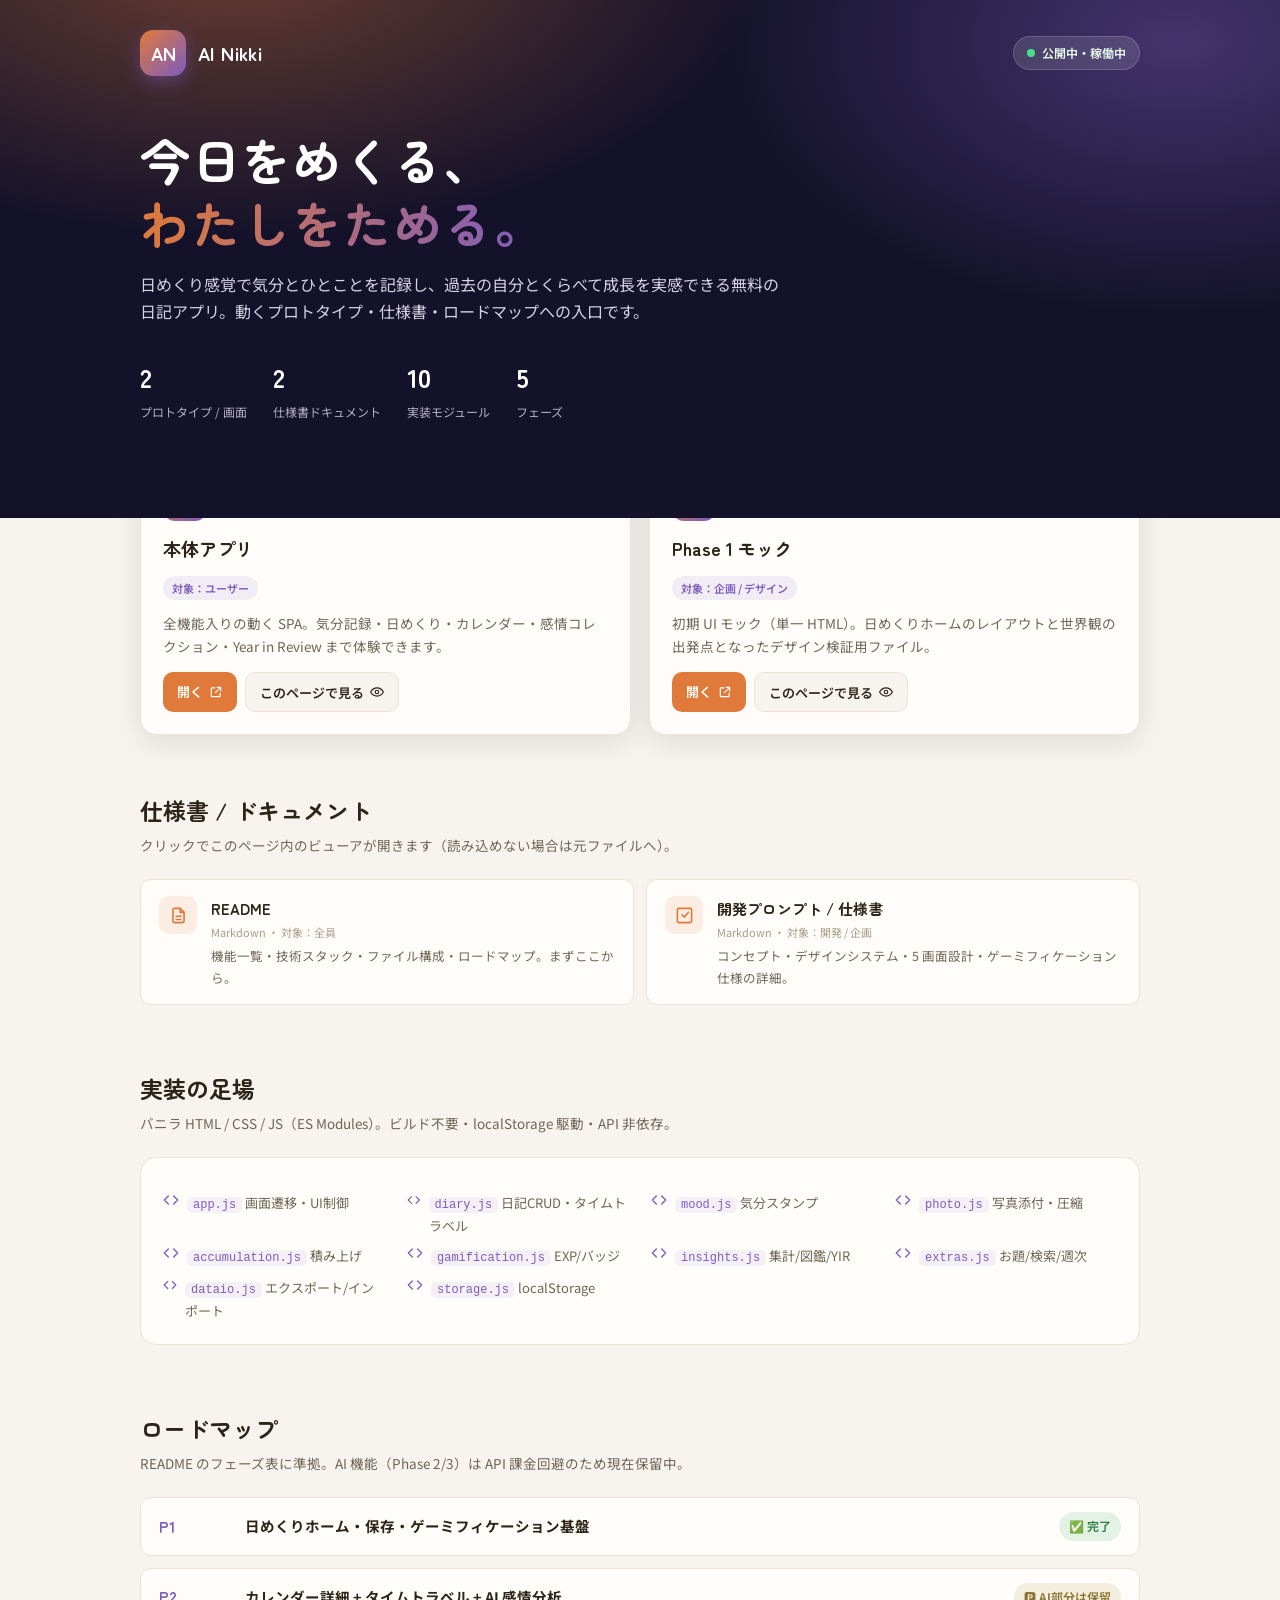
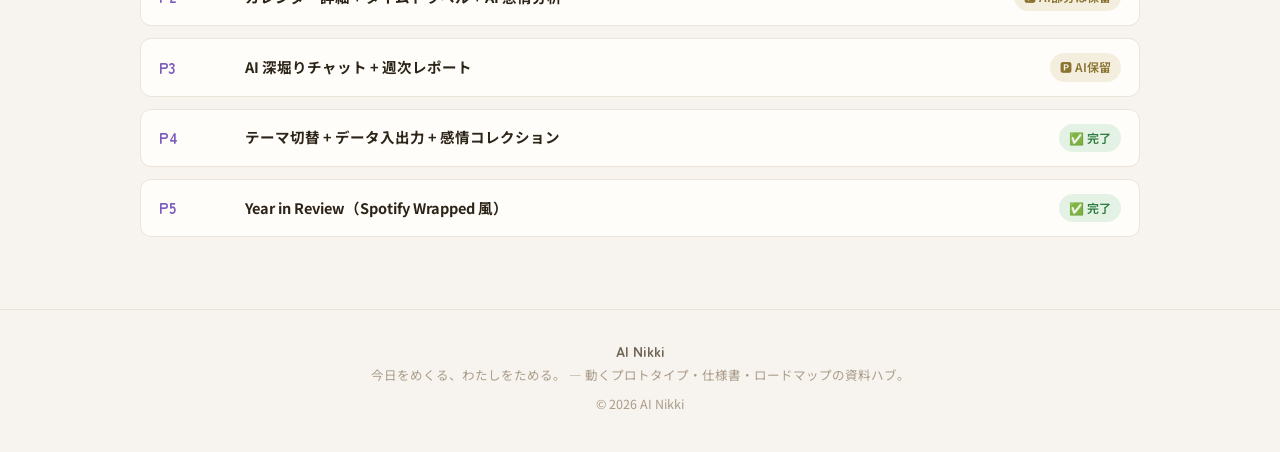
==== docs/index.html @ 3bba37a0 "docs: 資料ハブページ docs/index.html を追加 - プロジェクトに初めて触れる人が全資料へ到達できる単一の静的ハブ - ヒーロー（ダーク+放射グラデ）/ プロトタイプカード / 仕" ====
<!DOCTYPE html>
<html lang="ja">
<head>
<meta charset="UTF-8">
<meta name="viewport" content="width=device-width, initial-scale=1.0">
<title>AI Nikki — 資料ハブ</title>
<meta name="description" content="AI Nikki の動くプロトタイプ・仕様書・ロードマップを 1 ページに集約した資料ハブ。初めての人がここから全資料へ迷わず到達できます。">
<link rel="canonical" href="https://b-w-hiroki.github.io/ai-nikki/docs/">
<meta name="theme-color" content="#14122a">

<!-- OGP / Twitter -->
<meta property="og:type" content="website">
<meta property="og:title" content="AI Nikki — 資料ハブ">
<meta property="og:description" content="今日をめくる、わたしをためる。動くプロトタイプ・仕様書・ロードマップへの入口。">
<meta property="og:url" content="https://b-w-hiroki.github.io/ai-nikki/docs/">
<meta property="og:locale" content="ja_JP">
<meta name="twitter:card" content="summary">
<meta name="twitter:title" content="AI Nikki — 資料ハブ">
<meta name="twitter:description" content="今日をめくる、わたしをためる。動くプロトタイプ・仕様書・ロードマップへの入口。">

<!-- Web フォント（preconnect + display=swap、1 リクエストに集約） -->
<link rel="preconnect" href="https://fonts.googleapis.com">
<link rel="preconnect" href="https://fonts.gstatic.com" crossorigin>
<link href="https://fonts.googleapis.com/css2?family=Zen+Maru+Gothic:wght@500;700&family=Noto+Sans+JP:wght@400;500;700&display=swap" rel="stylesheet">

<style>
  :root {
    --accent: #e07a3a;
    --accent2: #7c5cbf;
    --bg-dark: #14122a;
    --bg: #f7f3ee;
    --bg-card: #fffdf9;
    --text: #2c2418;
    --text-sub: #6f6557;
    --text-hint: #a99c89;
    --line: #ece4d8;
    --radius: 16px;
    --radius-sm: 11px;
    --shadow-soft: 0 2px 14px rgba(20,18,42,0.06);
    --shadow-card: 0 8px 30px rgba(20,18,42,0.10);
    --shadow-float: 0 18px 50px rgba(20,18,42,0.28);
    --font-display: 'Zen Maru Gothic', sans-serif;
    --font-body: 'Noto Sans JP', sans-serif;
  }

  * , *::before, *::after { box-sizing: border-box; margin: 0; padding: 0; }
  html { font-size: 16px; scroll-behavior: smooth; }
  body {
    font-family: var(--font-body);
    background: var(--bg);
    color: var(--text);
    line-height: 1.7;
    -webkit-font-smoothing: antialiased;
  }
  a { color: inherit; }
  .wrap { width: 100%; max-width: 1040px; margin: 0 auto; padding: 0 20px; }

  /* ───── ヒーロー ───── */
  .hero {
    position: relative;
    background:
      radial-gradient(900px 480px at 18% -10%, rgba(224,122,58,0.42), transparent 60%),
      radial-gradient(760px 460px at 92% 8%, rgba(124,92,191,0.45), transparent 60%),
      var(--bg-dark);
    color: #fff;
    padding: 30px 0 96px;
    overflow: hidden;
  }
  .hero-top { display: flex; align-items: center; justify-content: space-between; gap: 12px; flex-wrap: wrap; }
  .brand { display: flex; align-items: center; gap: 12px; }
  .monogram {
    width: 46px; height: 46px; border-radius: 13px;
    display: grid; place-items: center;
    font-family: var(--font-display); font-weight: 700; font-size: 19px; color: #fff;
    background: linear-gradient(135deg, var(--accent), var(--accent2));
    box-shadow: 0 6px 18px rgba(124,92,191,0.45);
  }
  .brand-name { font-family: var(--font-display); font-weight: 700; font-size: 19px; letter-spacing: .02em; }
  .status-chip {
    display: inline-flex; align-items: center; gap: 7px;
    font-size: 12px; font-weight: 600;
    padding: 6px 13px; border-radius: 999px;
    background: rgba(255,255,255,0.12); color: #eafaf0;
    border: 1px solid rgba(255,255,255,0.16);
  }
  .status-dot {
    width: 8px; height: 8px; border-radius: 50%; background: #46e08a;
    box-shadow: 0 0 0 0 rgba(70,224,138,0.6); animation: pulse 2s infinite;
  }
  @keyframes pulse { 70% { box-shadow: 0 0 0 8px rgba(70,224,138,0); } 100% { box-shadow: 0 0 0 0 rgba(70,224,138,0); } }

  .hero-body { margin-top: 52px; max-width: 720px; }
  .tagline {
    font-family: var(--font-display); font-weight: 700;
    font-size: clamp(30px, 6vw, 50px); line-height: 1.25; letter-spacing: .01em;
  }
  .tagline .grad {
    background: linear-gradient(100deg, var(--accent), var(--accent2));
    -webkit-background-clip: text; background-clip: text; -webkit-text-fill-color: transparent;
  }
  .one-liner { margin-top: 18px; font-size: clamp(14px, 2.2vw, 16px); color: #d7d2e6; max-width: 640px; }

  .metrics { margin-top: 30px; display: flex; gap: 26px; flex-wrap: wrap; }
  .metric .num { font-family: var(--font-display); font-weight: 700; font-size: 26px; color: #fff; }
  .metric .lbl { font-size: 12px; color: #b3adc6; margin-top: 2px; }

  /* ───── カードグリッド（ヒーローに重ねる） ───── */
  .cards {
    margin-top: -64px;
    display: grid; gap: 18px;
    grid-template-columns: repeat(auto-fit, minmax(280px, 1fr));
  }
  .card {
    background: var(--bg-card); border-radius: var(--radius);
    box-shadow: var(--shadow-card); padding: 22px;
    display: flex; flex-direction: column; gap: 12px;
    border: 1px solid var(--line);
  }
  .card-ico {
    width: 44px; height: 44px; border-radius: 12px;
    display: grid; place-items: center; color: #fff;
    background: linear-gradient(135deg, var(--accent), var(--accent2));
  }
  .card-ico svg { width: 22px; height: 22px; }
  .card h3 { font-family: var(--font-display); font-size: 18px; font-weight: 700; }
  .card .aud {
    display: inline-block; font-size: 11px; font-weight: 600; color: var(--accent2);
    background: rgba(124,92,191,0.1); padding: 3px 9px; border-radius: 999px; align-self: flex-start;
  }
  .card p { font-size: 13.5px; color: var(--text-sub); flex: 1; }
  .card-actions { display: flex; gap: 8px; flex-wrap: wrap; margin-top: 2px; }
  .btn {
    display: inline-flex; align-items: center; gap: 6px;
    font-size: 13px; font-weight: 600; font-family: var(--font-body);
    padding: 9px 14px; border-radius: 10px; border: none; cursor: pointer;
    text-decoration: none; transition: transform .12s, background .15s;
  }
  .btn:active { transform: scale(.97); }
  .btn-primary { background: var(--accent); color: #fff; }
  .btn-primary:hover { background: var(--accent-dark, #c9692c); }
  .btn-ghost { background: var(--bg); color: var(--text); border: 1px solid var(--line); }
  .btn svg { width: 14px; height: 14px; }

  /* ───── セクション共通 ───── */
  section { padding: 56px 0 8px; }
  .sec-head { margin-bottom: 22px; }
  .sec-head h2 { font-family: var(--font-display); font-size: 23px; font-weight: 700; }
  .sec-head p { font-size: 13.5px; color: var(--text-sub); margin-top: 4px; }

  .doc-list { display: grid; gap: 12px; grid-template-columns: repeat(auto-fit, minmax(300px, 1fr)); }
  .doc-item {
    background: var(--bg-card); border: 1px solid var(--line); border-radius: var(--radius-sm);
    padding: 16px 18px; display: flex; gap: 14px; align-items: flex-start;
    cursor: pointer; transition: transform .12s, box-shadow .15s; text-align: left; width: 100%; font: inherit; color: inherit;
  }
  .doc-item:hover { transform: translateY(-2px); box-shadow: var(--shadow-soft); }
  .doc-item .di-ico { flex-shrink: 0; width: 38px; height: 38px; border-radius: 10px; display: grid; place-items: center; background: rgba(224,122,58,0.12); color: var(--accent); }
  .doc-item .di-ico svg { width: 19px; height: 19px; }
  .doc-item h4 { font-size: 15px; font-weight: 700; font-family: var(--font-display); }
  .doc-item .di-meta { font-size: 11px; color: var(--text-hint); margin: 1px 0 4px; }
  .doc-item p { font-size: 12.5px; color: var(--text-sub); }

  /* ───── 実装の足場 ───── */
  .impl { background: var(--bg-card); border: 1px solid var(--line); border-radius: var(--radius); padding: 22px; }
  .impl-grid { display: grid; gap: 8px 22px; grid-template-columns: repeat(auto-fit, minmax(220px, 1fr)); margin-top: 12px; }
  .impl-grid li { list-style: none; font-size: 13px; color: var(--text-sub); display: flex; gap: 8px; }
  .impl-grid code { font-family: ui-monospace, Menlo, Consolas, monospace; font-size: 12px; color: var(--accent2); background: rgba(124,92,191,0.08); padding: 1px 6px; border-radius: 5px; }

  /* ───── ロードマップ ───── */
  .timeline { display: grid; gap: 12px; }
  .phase {
    display: grid; grid-template-columns: 72px 1fr auto; align-items: center; gap: 14px;
    background: var(--bg-card); border: 1px solid var(--line); border-radius: var(--radius-sm); padding: 14px 18px;
  }
  .phase-no { font-family: var(--font-display); font-weight: 700; font-size: 15px; color: var(--accent2); }
  .phase-body h4 { font-size: 14.5px; font-weight: 700; }
  .phase-status { font-size: 12px; font-weight: 600; padding: 4px 10px; border-radius: 999px; white-space: nowrap; }
  .st-done { background: rgba(70,180,110,0.15); color: #2c7a3c; }
  .st-hold { background: rgba(180,160,80,0.16); color: #8a7330; }

  /* ───── フッター ───── */
  footer { margin-top: 64px; padding: 30px 0 40px; border-top: 1px solid var(--line); color: var(--text-hint); font-size: 12.5px; text-align: center; }
  footer .f-brand { font-family: var(--font-display); font-weight: 700; color: var(--text-sub); font-size: 14px; }

  /* ───── モーダル（MD / スライドビューア共通） ───── */
  .modal { position: fixed; inset: 0; z-index: 100; display: none; align-items: center; justify-content: center; padding: 20px; background: rgba(14,16,21,0.62); backdrop-filter: blur(3px); }
  .modal.show { display: flex; }
  .modal-box { position: relative; width: 100%; max-width: 800px; max-height: 88vh; background: var(--bg-card); border-radius: var(--radius); box-shadow: var(--shadow-float); display: flex; flex-direction: column; overflow: hidden; }
  .modal-head { display: flex; align-items: center; justify-content: space-between; gap: 10px; padding: 14px 18px; border-bottom: 1px solid var(--line); }
  .modal-head h3 { font-family: var(--font-display); font-size: 16px; font-weight: 700; }
  .modal-head .mh-actions { display: flex; align-items: center; gap: 8px; }
  .modal-close, .src-link { background: var(--bg); border: 1px solid var(--line); border-radius: 9px; padding: 7px 11px; font-size: 12.5px; font-weight: 600; cursor: pointer; color: var(--text); text-decoration: none; display: inline-flex; align-items: center; gap: 5px; }
  .modal-body { padding: 22px 24px; overflow: auto; }

  /* Markdown レンダリング */
  .md h1 { font-family: var(--font-display); font-size: 24px; margin: 6px 0 14px; }
  .md h2 { font-family: var(--font-display); font-size: 19px; margin: 22px 0 10px; padding-bottom: 5px; border-bottom: 1px solid var(--line); }
  .md h3 { font-family: var(--font-display); font-size: 16px; margin: 18px 0 8px; }
  .md p { margin: 10px 0; font-size: 14px; }
  .md ul, .md ol { margin: 10px 0 10px 22px; font-size: 14px; }
  .md li { margin: 4px 0; }
  .md code { font-family: ui-monospace, Menlo, monospace; font-size: 12.5px; background: rgba(124,92,191,0.1); padding: 1px 6px; border-radius: 5px; }
  .md pre { background: #f3eee4; border: 1px solid var(--line); border-radius: 10px; padding: 14px; overflow: auto; margin: 12px 0; }
  .md pre code { background: none; padding: 0; }
  .md table { border-collapse: collapse; width: 100%; margin: 12px 0; font-size: 13px; }
  .md th, .md td { border: 1px solid var(--line); padding: 7px 11px; text-align: left; }
  .md th { background: rgba(224,122,58,0.08); font-family: var(--font-display); }
  .md blockquote { border-left: 3px solid var(--accent); padding: 4px 14px; margin: 12px 0; color: var(--text-sub); background: rgba(224,122,58,0.05); }
  .md a { color: var(--accent2); text-decoration: underline; }
  .md hr { border: none; border-top: 1px solid var(--line); margin: 18px 0; }

  /* スライドビューア */
  .slide-stage { position: relative; display: flex; align-items: center; justify-content: center; min-height: 50vh; background: var(--bg-dark); }
  .slide-stage img { max-width: 100%; max-height: 70vh; display: block; }
  .slide-nav { position: absolute; top: 50%; transform: translateY(-50%); width: 42px; height: 42px; border-radius: 50%; border: none; background: rgba(255,255,255,0.85); cursor: pointer; font-size: 22px; display: grid; place-items: center; }
  .slide-prev { left: 12px; } .slide-next { right: 12px; }
  .slide-nav:disabled { opacity: .35; cursor: default; }
  .slide-foot { display: flex; align-items: center; justify-content: center; gap: 14px; padding: 12px; }
  .slide-dots { display: flex; gap: 6px; }
  .slide-dot { width: 8px; height: 8px; border-radius: 50%; background: var(--line); }
  .slide-dot.active { background: var(--accent); width: 20px; border-radius: 4px; }
  .slide-count { font-size: 12px; color: var(--text-sub); }

  .iframe-wrap { background: var(--bg-dark); }
  .iframe-wrap iframe { width: 100%; height: 72vh; border: none; display: block; }

  :focus-visible { outline: 2px solid var(--accent2); outline-offset: 2px; }

  @media (max-width: 560px) {
    .phase { grid-template-columns: 54px 1fr; }
    .phase-status { grid-column: 2; justify-self: start; margin-top: 4px; }
    .hero-body { margin-top: 34px; }
    .cards { margin-top: -48px; }
  }
  @media (prefers-reduced-motion: reduce) {
    * { animation: none !important; transition: none !important; scroll-behavior: auto; }
  }
</style>
</head>
<body>

<!-- SVG シンボル定義 -->
<svg width="0" height="0" style="position:absolute" aria-hidden="true">
  <symbol id="i-play" viewBox="0 0 24 24" fill="none" stroke="currentColor" stroke-width="2" stroke-linecap="round" stroke-linejoin="round"><polygon points="6 4 20 12 6 20 6 4"/></symbol>
  <symbol id="i-layout" viewBox="0 0 24 24" fill="none" stroke="currentColor" stroke-width="2" stroke-linecap="round" stroke-linejoin="round"><rect x="3" y="3" width="18" height="18" rx="2"/><path d="M3 9h18M9 21V9"/></symbol>
  <symbol id="i-doc" viewBox="0 0 24 24" fill="none" stroke="currentColor" stroke-width="2" stroke-linecap="round" stroke-linejoin="round"><path d="M14 3H7a2 2 0 0 0-2 2v14a2 2 0 0 0 2 2h10a2 2 0 0 0 2-2V8z"/><path d="M14 3v5h5M9 13h6M9 17h6"/></symbol>
  <symbol id="i-spec" viewBox="0 0 24 24" fill="none" stroke="currentColor" stroke-width="2" stroke-linecap="round" stroke-linejoin="round"><path d="M9 11l3 3 5-6"/><rect x="3" y="3" width="18" height="18" rx="2"/></symbol>
  <symbol id="i-ext" viewBox="0 0 24 24" fill="none" stroke="currentColor" stroke-width="2" stroke-linecap="round" stroke-linejoin="round"><path d="M14 4h6v6M20 4l-9 9M19 14v5a1 1 0 0 1-1 1H5a1 1 0 0 1-1-1V6a1 1 0 0 1 1-1h5"/></symbol>
  <symbol id="i-eye" viewBox="0 0 24 24" fill="none" stroke="currentColor" stroke-width="2" stroke-linecap="round" stroke-linejoin="round"><path d="M1 12s4-7 11-7 11 7 11 7-4 7-11 7-11-7-11-7Z"/><circle cx="12" cy="12" r="3"/></symbol>
  <symbol id="i-code" viewBox="0 0 24 24" fill="none" stroke="currentColor" stroke-width="2" stroke-linecap="round" stroke-linejoin="round"><path d="M16 18l6-6-6-6M8 6l-6 6 6 6"/></symbol>
</svg>

<!-- ══════ ヒーロー ══════ -->
<header class="hero">
  <div class="wrap">
    <div class="hero-top">
      <div class="brand">
        <div class="monogram" aria-hidden="true">AN</div>
        <span class="brand-name">AI Nikki</span>
      </div>
      <span class="status-chip"><span class="status-dot" aria-hidden="true"></span>公開中・稼働中</span>
    </div>

    <div class="hero-body">
      <h1 class="tagline">今日をめくる、<br><span class="grad">わたしをためる。</span></h1>
      <p class="one-liner">日めくり感覚で気分とひとことを記録し、過去の自分とくらべて成長を実感できる無料の日記アプリ。動くプロトタイプ・仕様書・ロードマップへの入口です。</p>

      <div class="metrics">
        <div class="metric"><div class="num">2</div><div class="lbl">プロトタイプ / 画面</div></div>
        <div class="metric"><div class="num">2</div><div class="lbl">仕様書ドキュメント</div></div>
        <div class="metric"><div class="num">10</div><div class="lbl">実装モジュール</div></div>
        <div class="metric"><div class="num">5</div><div class="lbl">フェーズ</div></div>
      </div>
    </div>
  </div>
</header>

<main class="wrap">

  <!-- ══════ カードグリッド（プロトタイプ/画面） ══════ -->
  <div class="cards" id="cards">
    <article class="card">
      <div class="card-ico"><svg><use href="#i-play"/></svg></div>
      <h3>本体アプリ</h3>
      <span class="aud">対象：ユーザー</span>
      <p>全機能入りの動く SPA。気分記録・日めくり・カレンダー・感情コレクション・Year in Review まで体験できます。</p>
      <div class="card-actions">
        <a class="btn btn-primary" href="../app.html" target="_blank" rel="noopener">開く <svg><use href="#i-ext"/></svg></a>
        <button class="btn btn-ghost" data-view="iframe" data-src="../app.html" data-title="本体アプリ">このページで見る <svg><use href="#i-eye"/></svg></button>
      </div>
    </article>

    <article class="card">
      <div class="card-ico"><svg><use href="#i-layout"/></svg></div>
      <h3>Phase 1 モック</h3>
      <span class="aud">対象：企画 / デザイン</span>
      <p>初期 UI モック（単一 HTML）。日めくりホームのレイアウトと世界観の出発点となったデザイン検証用ファイル。</p>
      <div class="card-actions">
        <a class="btn btn-primary" href="../ai-nikki-phase1-mock.html" target="_blank" rel="noopener">開く <svg><use href="#i-ext"/></svg></a>
        <button class="btn btn-ghost" data-view="iframe" data-src="../ai-nikki-phase1-mock.html" data-title="Phase 1 モック">このページで見る <svg><use href="#i-eye"/></svg></button>
      </div>
    </article>
  </div>

  <!-- ══════ 仕様書 / ドキュメント ══════ -->
  <section id="docs">
    <div class="sec-head">
      <h2>仕様書 / ドキュメント</h2>
      <p>クリックでこのページ内のビューアが開きます（読み込めない場合は元ファイルへ）。</p>
    </div>
    <div class="doc-list">
      <button class="doc-item" data-view="md" data-src="../README.md" data-title="README — プロジェクト概要">
        <span class="di-ico"><svg><use href="#i-doc"/></svg></span>
        <span>
          <h4>README</h4>
          <div class="di-meta">Markdown ・ 対象：全員</div>
          <p>機能一覧・技術スタック・ファイル構成・ロードマップ。まずここから。</p>
        </span>
      </button>

      <button class="doc-item" data-view="md" data-src="../AI-NIKKI-CURSOR-PROMPT.md" data-title="開発プロンプト / 仕様書">
        <span class="di-ico"><svg><use href="#i-spec"/></svg></span>
        <span>
          <h4>開発プロンプト / 仕様書</h4>
          <div class="di-meta">Markdown ・ 対象：開発 / 企画</div>
          <p>コンセプト・デザインシステム・5 画面設計・ゲーミフィケーション仕様の詳細。</p>
        </span>
      </button>
    </div>
  </section>

  <!-- ══════ 実装の足場 ══════ -->
  <section id="impl">
    <div class="sec-head">
      <h2>実装の足場</h2>
      <p>バニラ HTML / CSS / JS（ES Modules）。ビルド不要・localStorage 駆動・API 非依存。</p>
    </div>
    <div class="impl">
      <ul class="impl-grid">
        <li><svg width="16" height="16" style="color:var(--accent2)"><use href="#i-code"/></svg><span><code>app.js</code> 画面遷移・UI制御</span></li>
        <li><svg width="16" height="16" style="color:var(--accent2)"><use href="#i-code"/></svg><span><code>diary.js</code> 日記CRUD・タイムトラベル</span></li>
        <li><svg width="16" height="16" style="color:var(--accent2)"><use href="#i-code"/></svg><span><code>mood.js</code> 気分スタンプ</span></li>
        <li><svg width="16" height="16" style="color:var(--accent2)"><use href="#i-code"/></svg><span><code>photo.js</code> 写真添付・圧縮</span></li>
        <li><svg width="16" height="16" style="color:var(--accent2)"><use href="#i-code"/></svg><span><code>accumulation.js</code> 積み上げ</span></li>
        <li><svg width="16" height="16" style="color:var(--accent2)"><use href="#i-code"/></svg><span><code>gamification.js</code> EXP/バッジ</span></li>
        <li><svg width="16" height="16" style="color:var(--accent2)"><use href="#i-code"/></svg><span><code>insights.js</code> 集計/図鑑/YIR</span></li>
        <li><svg width="16" height="16" style="color:var(--accent2)"><use href="#i-code"/></svg><span><code>extras.js</code> お題/検索/週次</span></li>
        <li><svg width="16" height="16" style="color:var(--accent2)"><use href="#i-code"/></svg><span><code>dataio.js</code> エクスポート/インポート</span></li>
        <li><svg width="16" height="16" style="color:var(--accent2)"><use href="#i-code"/></svg><span><code>storage.js</code> localStorage</span></li>
      </ul>
    </div>
  </section>

  <!-- ══════ ロードマップ ══════ -->
  <section id="roadmap">
    <div class="sec-head">
      <h2>ロードマップ</h2>
      <p>README のフェーズ表に準拠。AI 機能（Phase 2/3）は API 課金回避のため現在保留中。</p>
    </div>
    <div class="timeline">
      <div class="phase">
        <div class="phase-no">P1</div>
        <div class="phase-body"><h4>日めくりホーム・保存・ゲーミフィケーション基盤</h4></div>
        <span class="phase-status st-done">✅ 完了</span>
      </div>
      <div class="phase">
        <div class="phase-no">P2</div>
        <div class="phase-body"><h4>カレンダー詳細 + タイムトラベル + AI 感情分析</h4></div>
        <span class="phase-status st-hold">🅿️ AI部分は保留</span>
      </div>
      <div class="phase">
        <div class="phase-no">P3</div>
        <div class="phase-body"><h4>AI 深堀りチャット + 週次レポート</h4></div>
        <span class="phase-status st-hold">🅿️ AI保留</span>
      </div>
      <div class="phase">
        <div class="phase-no">P4</div>
        <div class="phase-body"><h4>テーマ切替 + データ入出力 + 感情コレクション</h4></div>
        <span class="phase-status st-done">✅ 完了</span>
      </div>
      <div class="phase">
        <div class="phase-no">P5</div>
        <div class="phase-body"><h4>Year in Review（Spotify Wrapped 風）</h4></div>
        <span class="phase-status st-done">✅ 完了</span>
      </div>
    </div>
  </section>

</main>

<footer>
  <div class="wrap">
    <div class="f-brand">AI Nikki</div>
    <p>今日をめくる、わたしをためる。 — 動くプロトタイプ・仕様書・ロードマップの資料ハブ。</p>
    <p style="margin-top:8px">© <span id="year"></span> AI Nikki</p>
  </div>
</footer>

<!-- ══════ モーダル ══════ -->
<div class="modal" id="modal" role="dialog" aria-modal="true" aria-labelledby="modalTitle">
  <div class="modal-box">
    <div class="modal-head">
      <h3 id="modalTitle">資料</h3>
      <div class="mh-actions">
        <a class="src-link" id="modalSrc" href="#" target="_blank" rel="noopener">元ファイル <svg width="13" height="13"><use href="#i-ext"/></svg></a>
        <button class="modal-close" id="modalClose" aria-label="閉じる">✕ 閉じる</button>
      </div>
    </div>
    <div class="modal-body" id="modalBody"></div>
  </div>
</div>

<script>
(function () {
  'use strict';
  document.getElementById('year').textContent = new Date().getFullYear();

  var modal = document.getElementById('modal');
  var modalBody = document.getElementById('modalBody');
  var modalTitle = document.getElementById('modalTitle');
  var modalSrc = document.getElementById('modalSrc');
  var lastFocus = null;

  /* ─── 軽量 Markdown レンダラ（外部依存なし） ─── */
  function escapeHtml(s) {
    return s.replace(/&/g, '&amp;').replace(/</g, '&lt;').replace(/>/g, '&gt;');
  }
  function inline(s) {
    s = s.replace(/`([^`]+)`/g, function (_, c) { return '<code>' + escapeHtml(c) + '</code>'; });
    s = s.replace(/!\[([^\]]*)\]\(([^)]+)\)/g, '<img alt="$1" src="$2" loading="lazy" style="max-width:100%">');
    s = s.replace(/\[([^\]]+)\]\(([^)]+)\)/g, '<a href="$2" target="_blank" rel="noopener">$1</a>');
    s = s.replace(/\*\*([^*]+)\*\*/g, '<strong>$1</strong>');
    s = s.replace(/(^|[^*])\*([^*]+)\*/g, '$1<em>$2</em>');
    return s;
  }
  function renderMarkdown(md) {
    var lines = md.replace(/\r\n/g, '\n').split('\n');
    var html = '', i = 0, inList = false, listTag = '';
    function closeList() { if (inList) { html += '</' + listTag + '>'; inList = false; } }
    while (i < lines.length) {
      var line = lines[i];
      // コードブロック
      if (/^```/.test(line)) {
        closeList();
        var buf = []; i++;
        while (i < lines.length && !/^```/.test(lines[i])) { buf.push(lines[i]); i++; }
        html += '<pre><code>' + escapeHtml(buf.join('\n')) + '</code></pre>'; i++; continue;
      }
      // テーブル（ヘッダ + 区切り行）
      if (/\|/.test(line) && i + 1 < lines.length && /^\s*\|?[\s:\-|]+\|?\s*$/.test(lines[i + 1]) && /-/.test(lines[i + 1])) {
        closeList();
        var head = line.split('|').map(function (c) { return c.trim(); }).filter(function (c, idx, a) { return !(idx === 0 && c === '') && !(idx === a.length - 1 && c === ''); });
        html += '<table><thead><tr>' + head.map(function (c) { return '<th>' + inline(escapeHtml(c)) + '</th>'; }).join('') + '</tr></thead><tbody>';
        i += 2;
        while (i < lines.length && /\|/.test(lines[i]) && lines[i].trim() !== '') {
          var cells = lines[i].split('|').map(function (c) { return c.trim(); }).filter(function (c, idx, a) { return !(idx === 0 && c === '') && !(idx === a.length - 1 && c === ''); });
          html += '<tr>' + cells.map(function (c) { return '<td>' + inline(escapeHtml(c)) + '</td>'; }).join('') + '</tr>';
          i++;
        }
        html += '</tbody></table>'; continue;
      }
      var h = line.match(/^(#{1,4})\s+(.*)$/);
      if (h) { closeList(); html += '<h' + h[1].length + '>' + inline(escapeHtml(h[2])) + '</h' + h[1].length + '>'; i++; continue; }
      if (/^>\s?/.test(line)) { closeList(); html += '<blockquote>' + inline(escapeHtml(line.replace(/^>\s?/, ''))) + '</blockquote>'; i++; continue; }
      if (/^(---|\*\*\*)\s*$/.test(line)) { closeList(); html += '<hr>'; i++; continue; }
      var ul = line.match(/^\s*[-*]\s+(.*)$/);
      var ol = line.match(/^\s*\d+\.\s+(.*)$/);
      if (ul || ol) {
        var want = ul ? 'ul' : 'ol';
        if (!inList || listTag !== want) { closeList(); listTag = want; html += '<' + want + '>'; inList = true; }
        html += '<li>' + inline(escapeHtml((ul || ol)[1])) + '</li>'; i++; continue;
      }
      if (line.trim() === '') { closeList(); i++; continue; }
      closeList(); html += '<p>' + inline(escapeHtml(line)) + '</p>'; i++;
    }
    closeList();
    return html;
  }

  /* ─── モーダル開閉 ─── */
  function openModal(title, srcHref) {
    lastFocus = document.activeElement;
    modalTitle.textContent = title;
    if (srcHref) { modalSrc.href = srcHref; modalSrc.style.display = ''; } else { modalSrc.style.display = 'none'; }
    modal.classList.add('show');
    document.body.style.overflow = 'hidden';
    document.getElementById('modalClose').focus();
  }
  function closeModal() {
    modal.classList.remove('show');
    modalBody.innerHTML = '';
    document.body.style.overflow = '';
    if (lastFocus) lastFocus.focus();
  }
  document.getElementById('modalClose').addEventListener('click', closeModal);
  modal.addEventListener('click', function (e) { if (e.target === modal) closeModal(); });
  document.addEventListener('keydown', function (e) { if (e.key === 'Escape' && modal.classList.contains('show')) closeModal(); });

  /* ─── Markdown ビューア（fetch 失敗時は元ファイルへ） ─── */
  function viewMarkdown(src, title) {
    openModal(title, src);
    modalBody.innerHTML = '<p style="color:var(--text-hint)">読み込み中…</p>';
    fetch(src).then(function (r) { if (!r.ok) throw new Error(r.status); return r.text(); })
      .then(function (text) { modalBody.innerHTML = '<div class="md">' + renderMarkdown(text) + '</div>'; })
      .catch(function () {
        modalBody.innerHTML = '<div class="md"><p>このビューアでは表示できませんでした。</p><p><a href="' + src + '" target="_blank" rel="noopener">元ファイルを開く ↗</a></p></div>';
      });
  }

  /* ─── iframe ビューア（プロトタイプをページ内で） ─── */
  function viewIframe(src, title) {
    openModal(title, src);
    modalBody.innerHTML = '<div class="iframe-wrap"><iframe src="' + src + '" title="' + title + '" loading="lazy"></iframe></div>';
    modalBody.style.padding = '0';
  }

  /* ─── スライドビューア（連番画像・将来のスライド追加用） ─── */
  function viewSlides(images, title) {
    openModal(title, images[0] || null);
    var idx = 0;
    function render() {
      modalBody.style.padding = '0';
      modalBody.innerHTML =
        '<div class="slide-stage">' +
          '<button class="slide-nav slide-prev" aria-label="前へ">‹</button>' +
          '<img src="' + images[idx] + '" alt="' + title + ' スライド ' + (idx + 1) + '" loading="lazy">' +
          '<button class="slide-nav slide-next" aria-label="次へ">›</button>' +
        '</div>' +
        '<div class="slide-foot"><div class="slide-dots">' +
          images.map(function (_, i) { return '<span class="slide-dot' + (i === idx ? ' active' : '') + '"></span>'; }).join('') +
        '</div><span class="slide-count">' + (idx + 1) + ' / ' + images.length + '</span></div>';
      var prev = modalBody.querySelector('.slide-prev');
      var next = modalBody.querySelector('.slide-next');
      prev.disabled = idx === 0; next.disabled = idx === images.length - 1;
      prev.onclick = function () { if (idx > 0) { idx--; render(); } };
      next.onclick = function () { if (idx < images.length - 1) { idx++; render(); } };
    }
    render();
    modal._slideKey = function (e) {
      if (e.key === 'ArrowLeft') { var p = modalBody.querySelector('.slide-prev'); if (p && !p.disabled) p.click(); }
      if (e.key === 'ArrowRight') { var n = modalBody.querySelector('.slide-next'); if (n && !n.disabled) n.click(); }
    };
    document.addEventListener('keydown', modal._slideKey);
  }

  /* ─── 委譲：data-view を持つ要素 ─── */
  document.querySelectorAll('[data-view]').forEach(function (el) {
    el.addEventListener('click', function () {
      var kind = el.dataset.view, src = el.dataset.src, title = el.dataset.title || '資料';
      modalBody.style.padding = '';
      if (kind === 'md') viewMarkdown(src, title);
      else if (kind === 'iframe') viewIframe(src, title);
      else if (kind === 'slides') viewSlides((el.dataset.images || '').split(',').filter(Boolean), title);
    });
  });
})();
</script>
</body>
</html>
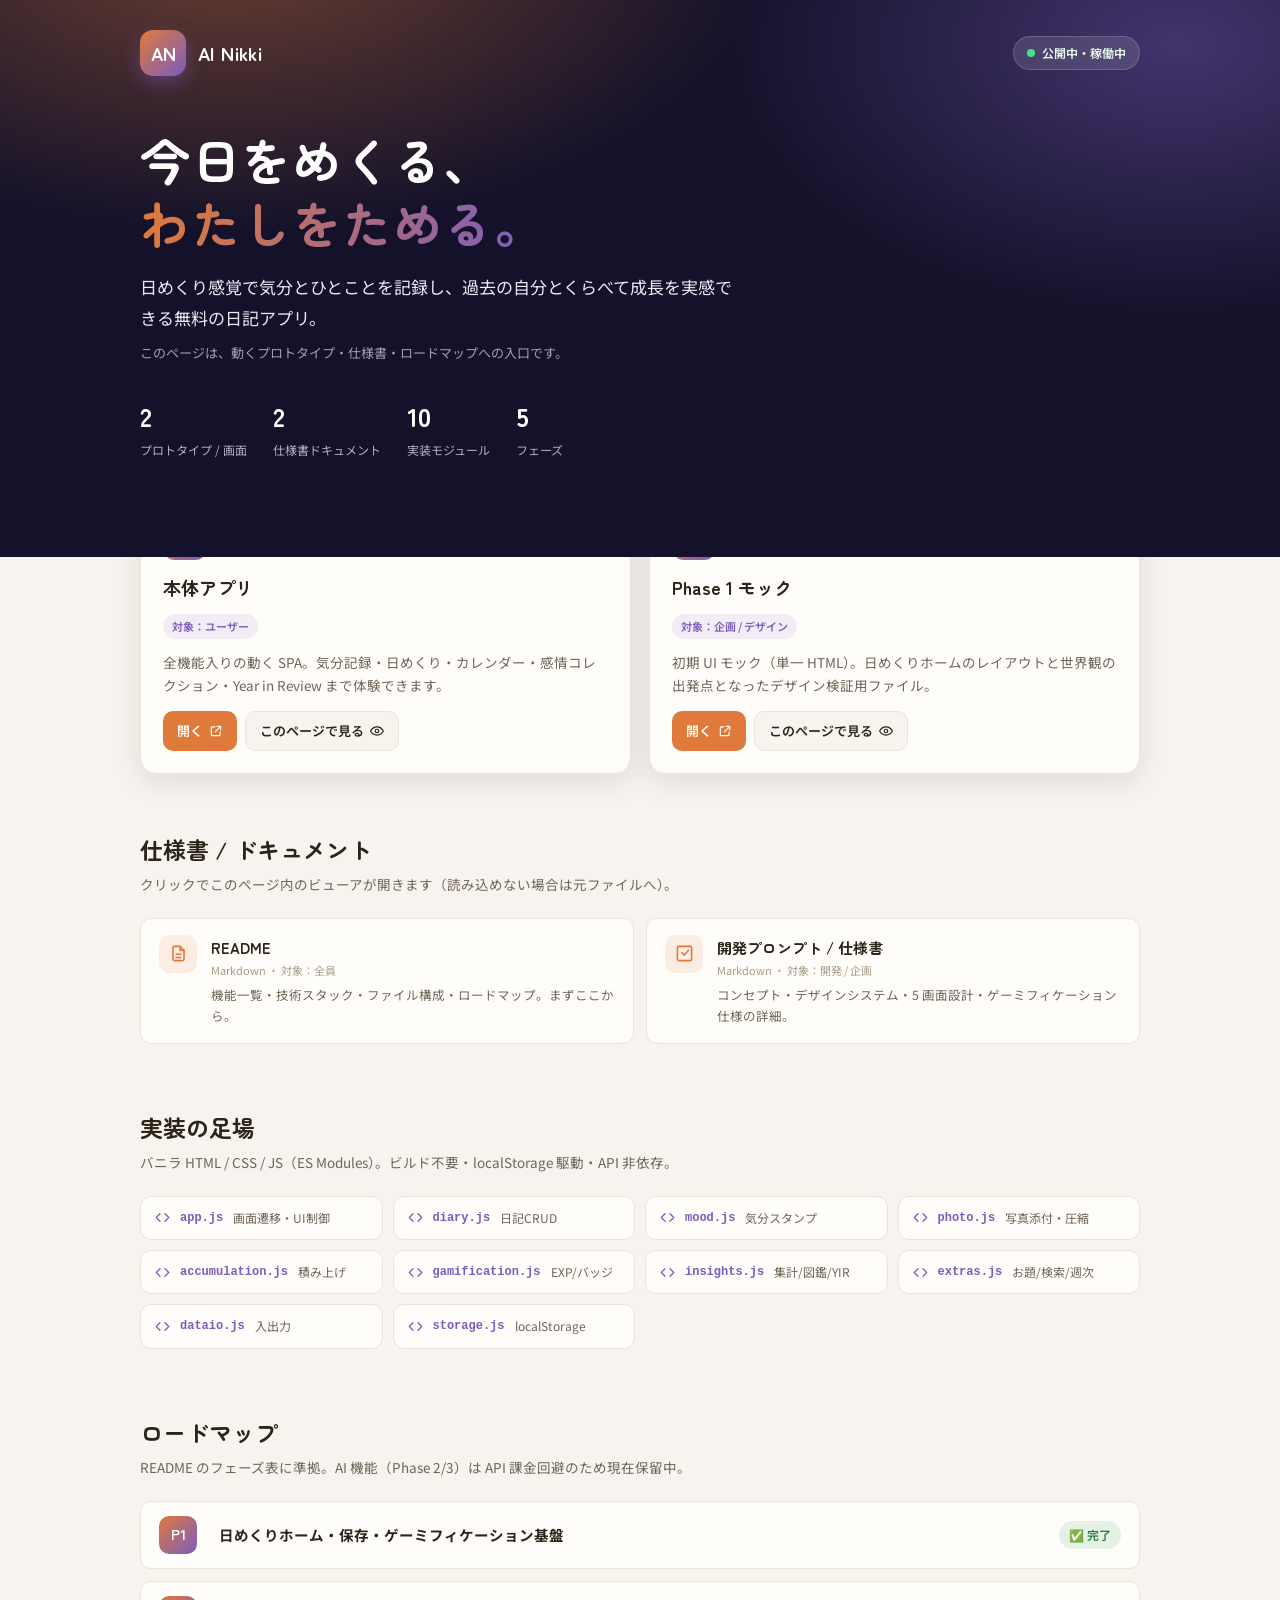
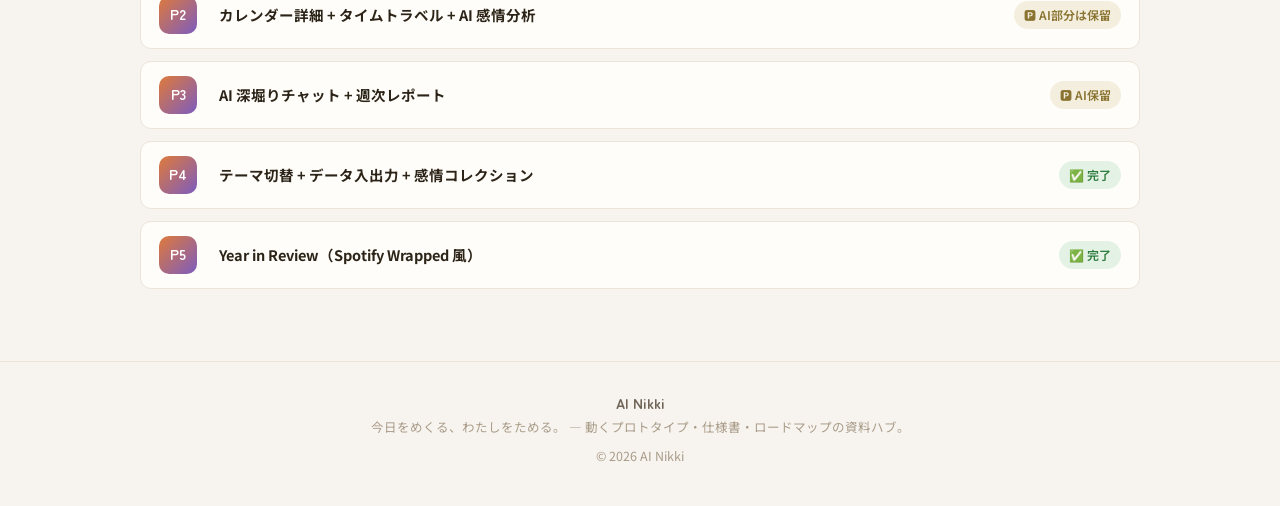
==== commit 2fb02cfb: "style: 資料ハブのデザイン改善（重複・改行崩れの解消） - ヒーローのone-linerを2文に分離（アプリ説明 / 入口説明）。詰め込みと   カードとの内容重複を解消、行間も調整 - 実装の" ====
--- a/docs/index.html
+++ b/docs/index.html
@@ -7,6 +7,14 @@
 <meta name="description" content="AI Nikki の動くプロトタイプ・仕様書・ロードマップを 1 ページに集約した資料ハブ。初めての人がここから全資料へ迷わず到達できます。">
 <link rel="canonical" href="https://b-w-hiroki.github.io/ai-nikki/docs/">
 <meta name="theme-color" content="#14122a">
+
+<!-- PWA -->
+<link rel="manifest" href="manifest.webmanifest">
+<link rel="apple-touch-icon" href="icons/apple-touch-icon.png">
+<meta name="apple-mobile-web-app-capable" content="yes">
+<meta name="apple-mobile-web-app-status-bar-style" content="black-translucent">
+<meta name="apple-mobile-web-app-title" content="AN Docs">
+<meta name="mobile-web-app-capable" content="yes">
 
 <!-- OGP / Twitter -->
 <meta property="og:type" content="website">
@@ -98,7 +106,8 @@
     background: linear-gradient(100deg, var(--accent), var(--accent2));
     -webkit-background-clip: text; background-clip: text; -webkit-text-fill-color: transparent;
   }
-  .one-liner { margin-top: 18px; font-size: clamp(14px, 2.2vw, 16px); color: #d7d2e6; max-width: 640px; }
+  .one-liner { margin-top: 18px; font-size: clamp(15px, 2.2vw, 17px); color: #ece9f4; max-width: 600px; line-height: 1.85; }
+  .one-liner-sub { margin-top: 8px; font-size: 13px; color: #a39ebb; max-width: 600px; }
 
   .metrics { margin-top: 30px; display: flex; gap: 26px; flex-wrap: wrap; }
   .metric .num { font-family: var(--font-display); font-weight: 700; font-size: 26px; color: #fff; }
@@ -161,19 +170,29 @@
   .doc-item p { font-size: 12.5px; color: var(--text-sub); }
 
   /* ───── 実装の足場 ───── */
-  .impl { background: var(--bg-card); border: 1px solid var(--line); border-radius: var(--radius); padding: 22px; }
-  .impl-grid { display: grid; gap: 8px 22px; grid-template-columns: repeat(auto-fit, minmax(220px, 1fr)); margin-top: 12px; }
-  .impl-grid li { list-style: none; font-size: 13px; color: var(--text-sub); display: flex; gap: 8px; }
-  .impl-grid code { font-family: ui-monospace, Menlo, Consolas, monospace; font-size: 12px; color: var(--accent2); background: rgba(124,92,191,0.08); padding: 1px 6px; border-radius: 5px; }
+  .impl-grid { display: grid; gap: 10px; grid-template-columns: repeat(auto-fill, minmax(232px, 1fr)); }
+  .impl-item {
+    list-style: none; display: flex; align-items: center; gap: 10px;
+    background: var(--bg-card); border: 1px solid var(--line); border-radius: var(--radius-sm);
+    padding: 11px 14px;
+  }
+  .impl-item .ii-ico { flex-shrink: 0; color: var(--accent2); display: grid; place-items: center; }
+  .impl-item .ii-ico svg { width: 15px; height: 15px; display: block; }
+  .impl-item code { flex-shrink: 0; font-family: ui-monospace, Menlo, Consolas, monospace; font-size: 12px; font-weight: 600; color: var(--accent2); }
+  .impl-item .ii-desc { font-size: 12px; color: var(--text-sub); }
 
   /* ───── ロードマップ ───── */
   .timeline { display: grid; gap: 12px; }
   .phase {
-    display: grid; grid-template-columns: 72px 1fr auto; align-items: center; gap: 14px;
+    display: grid; grid-template-columns: 46px 1fr auto; align-items: center; gap: 14px;
     background: var(--bg-card); border: 1px solid var(--line); border-radius: var(--radius-sm); padding: 14px 18px;
   }
-  .phase-no { font-family: var(--font-display); font-weight: 700; font-size: 15px; color: var(--accent2); }
-  .phase-body h4 { font-size: 14.5px; font-weight: 700; }
+  .phase-no {
+    width: 38px; height: 38px; border-radius: 10px; display: grid; place-items: center;
+    font-family: var(--font-display); font-weight: 700; font-size: 14px; color: #fff;
+    background: linear-gradient(135deg, var(--accent), var(--accent2));
+  }
+  .phase-body h4 { font-size: 14.5px; font-weight: 700; line-height: 1.4; }
   .phase-status { font-size: 12px; font-weight: 600; padding: 4px 10px; border-radius: 999px; white-space: nowrap; }
   .st-done { background: rgba(70,180,110,0.15); color: #2c7a3c; }
   .st-hold { background: rgba(180,160,80,0.16); color: #8a7330; }
@@ -263,7 +282,8 @@
 
     <div class="hero-body">
       <h1 class="tagline">今日をめくる、<br><span class="grad">わたしをためる。</span></h1>
-      <p class="one-liner">日めくり感覚で気分とひとことを記録し、過去の自分とくらべて成長を実感できる無料の日記アプリ。動くプロトタイプ・仕様書・ロードマップへの入口です。</p>
+      <p class="one-liner">日めくり感覚で気分とひとことを記録し、過去の自分とくらべて成長を実感できる無料の日記アプリ。</p>
+      <p class="one-liner-sub">このページは、動くプロトタイプ・仕様書・ロードマップへの入口です。</p>
 
       <div class="metrics">
         <div class="metric"><div class="num">2</div><div class="lbl">プロトタイプ / 画面</div></div>
@@ -335,20 +355,18 @@
       <h2>実装の足場</h2>
       <p>バニラ HTML / CSS / JS（ES Modules）。ビルド不要・localStorage 駆動・API 非依存。</p>
     </div>
-    <div class="impl">
-      <ul class="impl-grid">
-        <li><svg width="16" height="16" style="color:var(--accent2)"><use href="#i-code"/></svg><span><code>app.js</code> 画面遷移・UI制御</span></li>
-        <li><svg width="16" height="16" style="color:var(--accent2)"><use href="#i-code"/></svg><span><code>diary.js</code> 日記CRUD・タイムトラベル</span></li>
-        <li><svg width="16" height="16" style="color:var(--accent2)"><use href="#i-code"/></svg><span><code>mood.js</code> 気分スタンプ</span></li>
-        <li><svg width="16" height="16" style="color:var(--accent2)"><use href="#i-code"/></svg><span><code>photo.js</code> 写真添付・圧縮</span></li>
-        <li><svg width="16" height="16" style="color:var(--accent2)"><use href="#i-code"/></svg><span><code>accumulation.js</code> 積み上げ</span></li>
-        <li><svg width="16" height="16" style="color:var(--accent2)"><use href="#i-code"/></svg><span><code>gamification.js</code> EXP/バッジ</span></li>
-        <li><svg width="16" height="16" style="color:var(--accent2)"><use href="#i-code"/></svg><span><code>insights.js</code> 集計/図鑑/YIR</span></li>
-        <li><svg width="16" height="16" style="color:var(--accent2)"><use href="#i-code"/></svg><span><code>extras.js</code> お題/検索/週次</span></li>
-        <li><svg width="16" height="16" style="color:var(--accent2)"><use href="#i-code"/></svg><span><code>dataio.js</code> エクスポート/インポート</span></li>
-        <li><svg width="16" height="16" style="color:var(--accent2)"><use href="#i-code"/></svg><span><code>storage.js</code> localStorage</span></li>
-      </ul>
-    </div>
+    <ul class="impl-grid">
+      <li class="impl-item"><span class="ii-ico"><svg><use href="#i-code"/></svg></span><code>app.js</code><span class="ii-desc">画面遷移・UI制御</span></li>
+      <li class="impl-item"><span class="ii-ico"><svg><use href="#i-code"/></svg></span><code>diary.js</code><span class="ii-desc">日記CRUD</span></li>
+      <li class="impl-item"><span class="ii-ico"><svg><use href="#i-code"/></svg></span><code>mood.js</code><span class="ii-desc">気分スタンプ</span></li>
+      <li class="impl-item"><span class="ii-ico"><svg><use href="#i-code"/></svg></span><code>photo.js</code><span class="ii-desc">写真添付・圧縮</span></li>
+      <li class="impl-item"><span class="ii-ico"><svg><use href="#i-code"/></svg></span><code>accumulation.js</code><span class="ii-desc">積み上げ</span></li>
+      <li class="impl-item"><span class="ii-ico"><svg><use href="#i-code"/></svg></span><code>gamification.js</code><span class="ii-desc">EXP/バッジ</span></li>
+      <li class="impl-item"><span class="ii-ico"><svg><use href="#i-code"/></svg></span><code>insights.js</code><span class="ii-desc">集計/図鑑/YIR</span></li>
+      <li class="impl-item"><span class="ii-ico"><svg><use href="#i-code"/></svg></span><code>extras.js</code><span class="ii-desc">お題/検索/週次</span></li>
+      <li class="impl-item"><span class="ii-ico"><svg><use href="#i-code"/></svg></span><code>dataio.js</code><span class="ii-desc">入出力</span></li>
+      <li class="impl-item"><span class="ii-ico"><svg><use href="#i-code"/></svg></span><code>storage.js</code><span class="ii-desc">localStorage</span></li>
+    </ul>
   </section>
 
   <!-- ══════ ロードマップ ══════ -->
@@ -414,6 +432,15 @@
 (function () {
   'use strict';
   document.getElementById('year').textContent = new Date().getFullYear();
+
+  /* ─── PWA: service worker 登録（manifest の解決URLからルートを逆算） ─── */
+  if ('serviceWorker' in navigator) {
+    window.addEventListener('load', function () {
+      var man = document.querySelector('link[rel="manifest"]');
+      var base = man ? man.href.replace(/manifest\.webmanifest.*$/, '') : new URL('./', location.href).href;
+      navigator.serviceWorker.register(base + 'service-worker.js', { scope: base }).catch(function () { /* 失敗してもページは動作 */ });
+    });
+  }
 
   var modal = document.getElementById('modal');
   var modalBody = document.getElementById('modalBody');
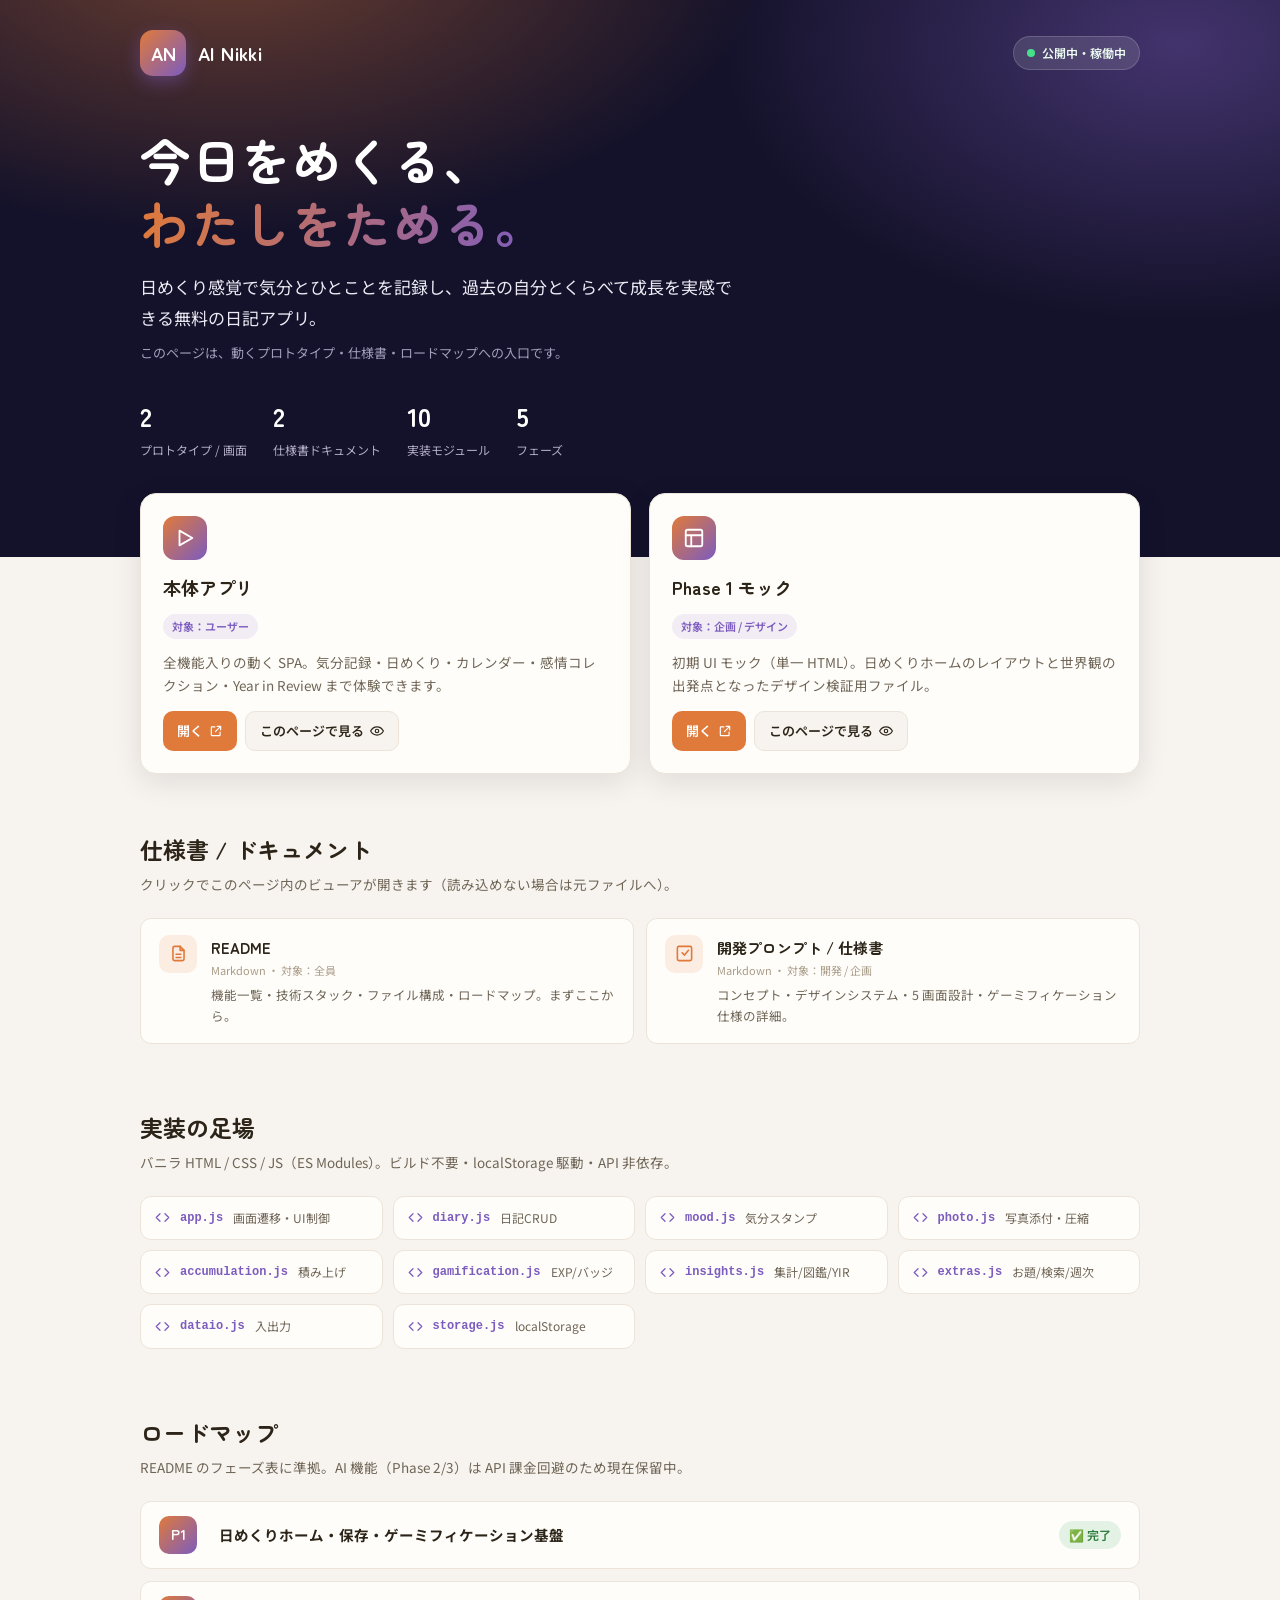
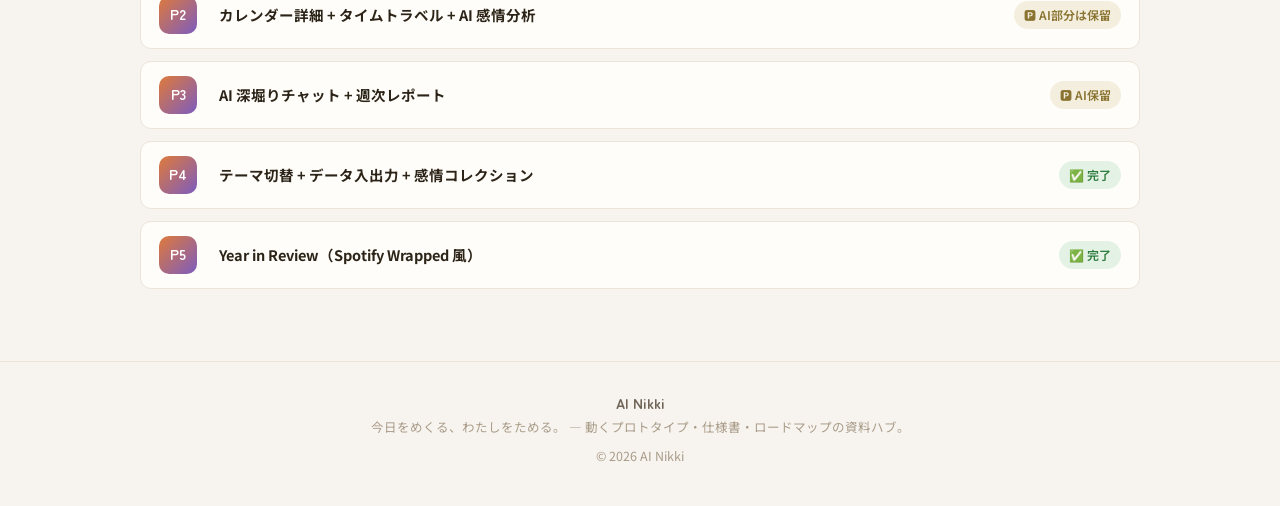
==== commit 956d5e45: "fix: 資料ハブのカードがヒーロー背景に隠れる重なりを修正 .cards はヒーローへ margin-top で重ねているが、position:static で z-index が無いため、後続の " ====
--- a/docs/index.html
+++ b/docs/index.html
@@ -115,6 +115,7 @@
 
   /* ───── カードグリッド（ヒーローに重ねる） ───── */
   .cards {
+    position: relative; z-index: 2;
     margin-top: -64px;
     display: grid; gap: 18px;
     grid-template-columns: repeat(auto-fit, minmax(280px, 1fr));
@@ -246,10 +247,11 @@
   :focus-visible { outline: 2px solid var(--accent2); outline-offset: 2px; }
 
   @media (max-width: 560px) {
-    .phase { grid-template-columns: 54px 1fr; }
-    .phase-status { grid-column: 2; justify-self: start; margin-top: 4px; }
+    .phase { grid-template-columns: 46px 1fr; }
+    .phase-status { grid-column: 2; justify-self: start; margin-top: 6px; }
     .hero-body { margin-top: 34px; }
     .cards { margin-top: -48px; }
+    .metrics { display: grid; grid-template-columns: 1fr 1fr; gap: 16px 20px; }
   }
   @media (prefers-reduced-motion: reduce) {
     * { animation: none !important; transition: none !important; scroll-behavior: auto; }
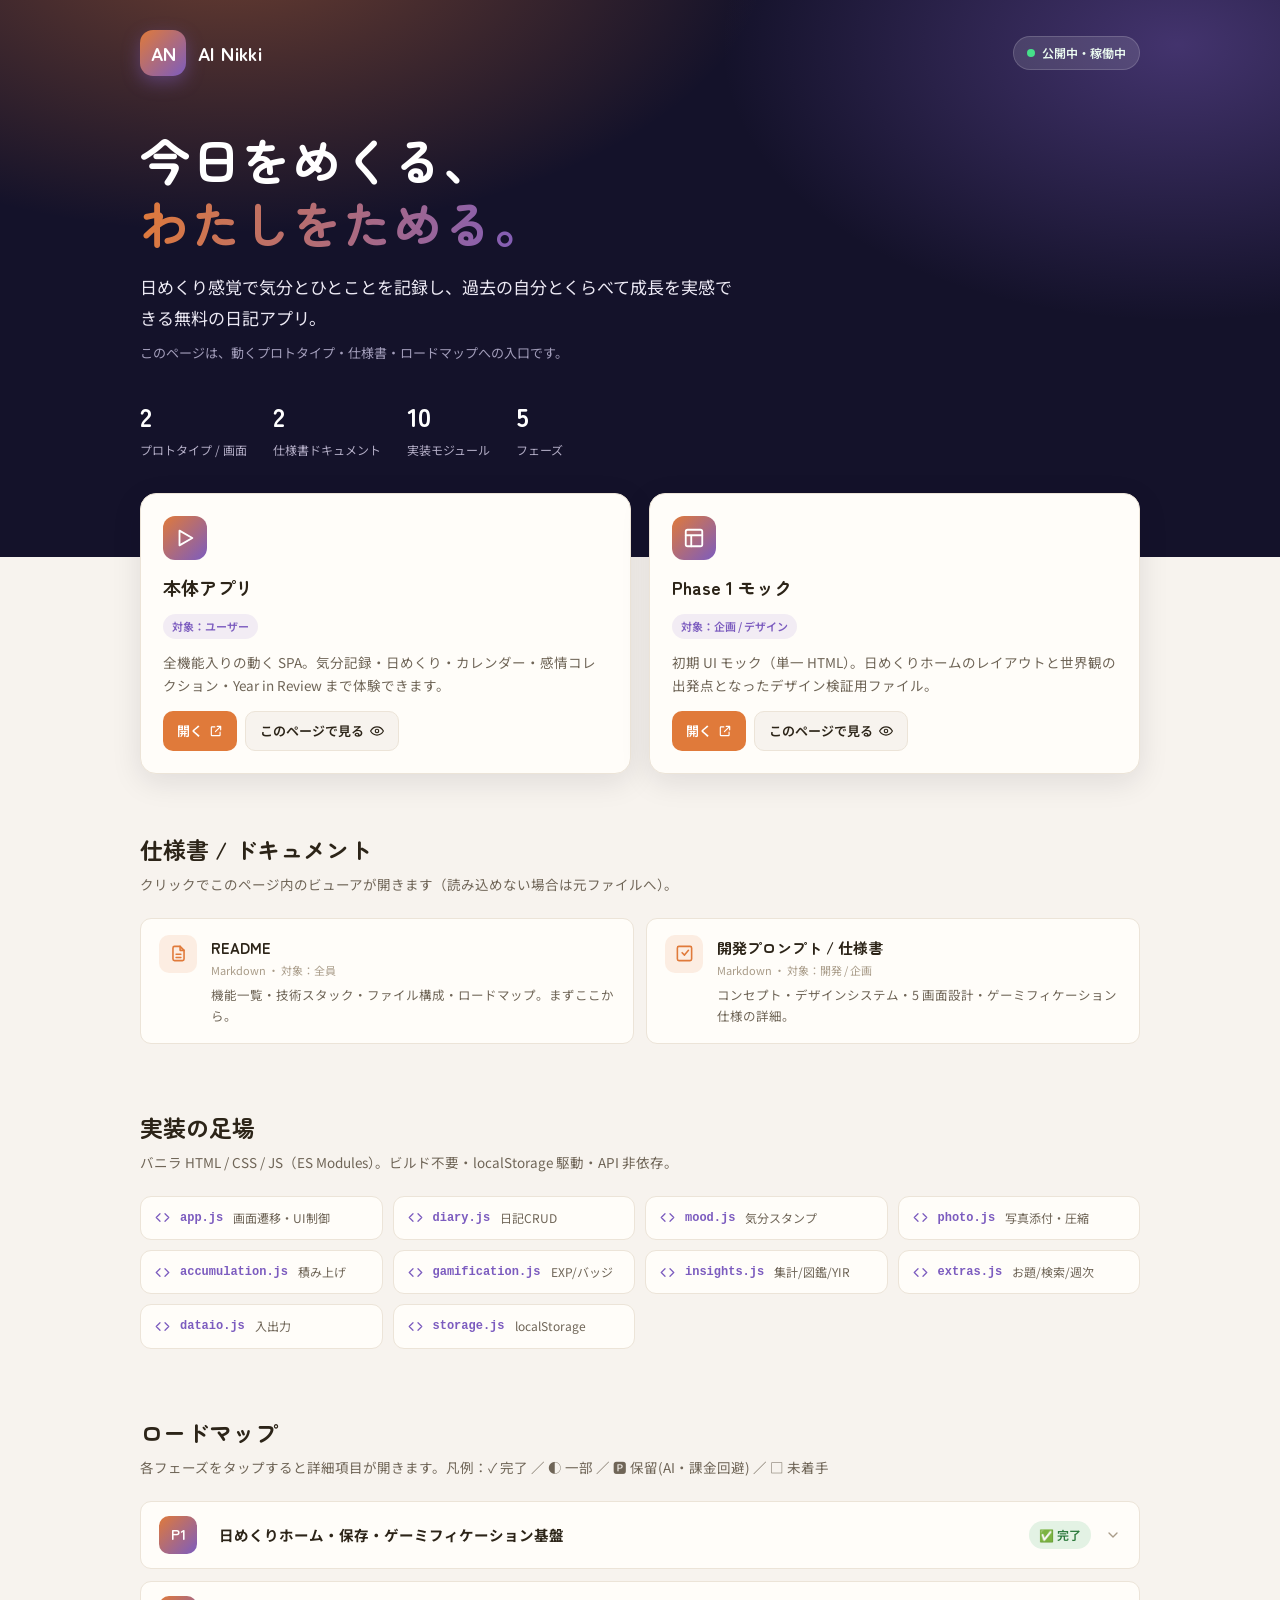
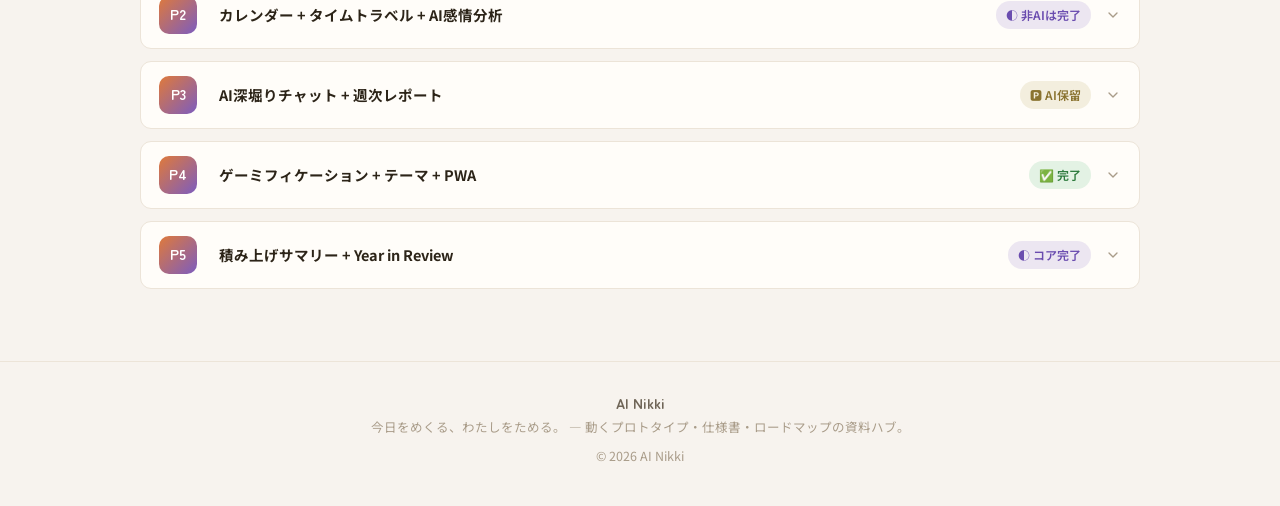
==== commit 8d5698f4: "feat: ハブのロードマップを Phase別の詳細アコーディオンに拡充 - 各フェーズを details/summary で開閉可能に（タップで詳細項目が展開） - Phase 1〜5 の全サブ項目" ====
--- a/docs/index.html
+++ b/docs/index.html
@@ -185,9 +185,14 @@
   /* ───── ロードマップ ───── */
   .timeline { display: grid; gap: 12px; }
   .phase {
-    display: grid; grid-template-columns: 46px 1fr auto; align-items: center; gap: 14px;
-    background: var(--bg-card); border: 1px solid var(--line); border-radius: var(--radius-sm); padding: 14px 18px;
-  }
+    background: var(--bg-card); border: 1px solid var(--line); border-radius: var(--radius-sm);
+    overflow: hidden;
+  }
+  .phase-head {
+    display: grid; grid-template-columns: 46px 1fr auto auto; align-items: center; gap: 14px;
+    padding: 14px 18px; cursor: pointer; list-style: none; user-select: none;
+  }
+  .phase-head::-webkit-details-marker { display: none; }
   .phase-no {
     width: 38px; height: 38px; border-radius: 10px; display: grid; place-items: center;
     font-family: var(--font-display); font-weight: 700; font-size: 14px; color: #fff;
@@ -197,6 +202,21 @@
   .phase-status { font-size: 12px; font-weight: 600; padding: 4px 10px; border-radius: 999px; white-space: nowrap; }
   .st-done { background: rgba(70,180,110,0.15); color: #2c7a3c; }
   .st-hold { background: rgba(180,160,80,0.16); color: #8a7330; }
+  .st-part { background: rgba(124,92,191,0.14); color: #6a4caf; }
+  .phase-caret { color: var(--text-hint); transition: transform .2s; display: grid; place-items: center; }
+  .phase-caret svg { width: 16px; height: 16px; }
+  details[open] .phase-caret { transform: rotate(180deg); }
+  .phase-items { padding: 2px 18px 16px; display: grid; gap: 7px; border-top: 1px solid var(--line); margin-top: 2px; }
+  .phase-item {
+    display: grid; grid-template-columns: 20px 1fr auto; align-items: center; gap: 10px;
+    font-size: 13px; color: var(--text-sub); padding: 6px 0;
+  }
+  .pi-mark { width: 18px; height: 18px; border-radius: 50%; display: grid; place-items: center; font-size: 11px; }
+  .pi-done { background: rgba(70,180,110,0.18); color: #2c7a3c; }
+  .pi-hold { background: rgba(180,160,80,0.2); color: #8a7330; }
+  .pi-part { background: rgba(124,92,191,0.18); color: #6a4caf; }
+  .pi-todo { background: var(--line); color: var(--text-hint); }
+  .pi-note { font-size: 11px; color: var(--text-hint); white-space: nowrap; }
 
   /* ───── フッター ───── */
   footer { margin-top: 64px; padding: 30px 0 40px; border-top: 1px solid var(--line); color: var(--text-hint); font-size: 12.5px; text-align: center; }
@@ -269,6 +289,7 @@
   <symbol id="i-ext" viewBox="0 0 24 24" fill="none" stroke="currentColor" stroke-width="2" stroke-linecap="round" stroke-linejoin="round"><path d="M14 4h6v6M20 4l-9 9M19 14v5a1 1 0 0 1-1 1H5a1 1 0 0 1-1-1V6a1 1 0 0 1 1-1h5"/></symbol>
   <symbol id="i-eye" viewBox="0 0 24 24" fill="none" stroke="currentColor" stroke-width="2" stroke-linecap="round" stroke-linejoin="round"><path d="M1 12s4-7 11-7 11 7 11 7-4 7-11 7-11-7-11-7Z"/><circle cx="12" cy="12" r="3"/></symbol>
   <symbol id="i-code" viewBox="0 0 24 24" fill="none" stroke="currentColor" stroke-width="2" stroke-linecap="round" stroke-linejoin="round"><path d="M16 18l6-6-6-6M8 6l-6 6 6 6"/></symbol>
+  <symbol id="i-chevron" viewBox="0 0 24 24" fill="none" stroke="currentColor" stroke-width="2" stroke-linecap="round" stroke-linejoin="round"><path d="M6 9l6 6 6-6"/></symbol>
 </svg>
 
 <!-- ══════ ヒーロー ══════ -->
@@ -375,34 +396,90 @@
   <section id="roadmap">
     <div class="sec-head">
       <h2>ロードマップ</h2>
-      <p>README のフェーズ表に準拠。AI 機能（Phase 2/3）は API 課金回避のため現在保留中。</p>
+      <p>各フェーズをタップすると詳細項目が開きます。凡例：✓ 完了 ／ ◐ 一部 ／ 🅿 保留(AI・課金回避) ／ □ 未着手</p>
     </div>
     <div class="timeline">
-      <div class="phase">
-        <div class="phase-no">P1</div>
-        <div class="phase-body"><h4>日めくりホーム・保存・ゲーミフィケーション基盤</h4></div>
-        <span class="phase-status st-done">✅ 完了</span>
-      </div>
-      <div class="phase">
-        <div class="phase-no">P2</div>
-        <div class="phase-body"><h4>カレンダー詳細 + タイムトラベル + AI 感情分析</h4></div>
-        <span class="phase-status st-hold">🅿️ AI部分は保留</span>
-      </div>
-      <div class="phase">
-        <div class="phase-no">P3</div>
-        <div class="phase-body"><h4>AI 深堀りチャット + 週次レポート</h4></div>
-        <span class="phase-status st-hold">🅿️ AI保留</span>
-      </div>
-      <div class="phase">
-        <div class="phase-no">P4</div>
-        <div class="phase-body"><h4>テーマ切替 + データ入出力 + 感情コレクション</h4></div>
-        <span class="phase-status st-done">✅ 完了</span>
-      </div>
-      <div class="phase">
-        <div class="phase-no">P5</div>
-        <div class="phase-body"><h4>Year in Review（Spotify Wrapped 風）</h4></div>
-        <span class="phase-status st-done">✅ 完了</span>
-      </div>
+
+      <details class="phase">
+        <summary class="phase-head">
+          <span class="phase-no">P1</span>
+          <span class="phase-body"><h4>日めくりホーム・保存・ゲーミフィケーション基盤</h4></span>
+          <span class="phase-status st-done">✅ 完了</span>
+          <span class="phase-caret"><svg><use href="#i-chevron"/></svg></span>
+        </summary>
+        <div class="phase-items">
+          <div class="phase-item"><span class="pi-mark pi-done">✓</span><span>日めくりカード・気分スタンプ・日記入力・写真添付・保存</span></div>
+          <div class="phase-item"><span class="pi-mark pi-done">✓</span><span>ストリーク / EXP / レベル / バッジの基盤</span></div>
+        </div>
+      </details>
+
+      <details class="phase">
+        <summary class="phase-head">
+          <span class="phase-no">P2</span>
+          <span class="phase-body"><h4>カレンダー + タイムトラベル + AI感情分析</h4></span>
+          <span class="phase-status st-part">◐ 非AIは完了</span>
+          <span class="phase-caret"><svg><use href="#i-chevron"/></svg></span>
+        </summary>
+        <div class="phase-items">
+          <div class="phase-item"><span class="pi-mark pi-done">✓</span><span>月間カレンダー UI</span></div>
+          <div class="phase-item"><span class="pi-mark pi-done">✓</span><span>日付セルの気分表示（絵文字スタンプ）</span></div>
+          <div class="phase-item"><span class="pi-mark pi-done">✓</span><span>過去の日記閲覧 / 先月・去年の同月切替</span></div>
+          <div class="phase-item"><span class="pi-mark pi-done">✓</span><span>タイムトラベルカード（1週間 / 1ヶ月 / 1年前）</span></div>
+          <div class="phase-item"><span class="pi-mark pi-hold">🅿</span><span>APIキー設定画面</span><span class="pi-note">AI・保留</span></div>
+          <div class="phase-item"><span class="pi-mark pi-hold">🅿</span><span>Claude API 連携</span><span class="pi-note">AI・保留</span></div>
+          <div class="phase-item"><span class="pi-mark pi-hold">🅿</span><span>保存時の感情分析</span><span class="pi-note">AI・保留</span></div>
+          <div class="phase-item"><span class="pi-mark pi-hold">🅿</span><span>過去比較の AI 分析</span><span class="pi-note">AI・保留</span></div>
+        </div>
+      </details>
+
+      <details class="phase">
+        <summary class="phase-head">
+          <span class="phase-no">P3</span>
+          <span class="phase-body"><h4>AI深堀りチャット + 週次レポート</h4></span>
+          <span class="phase-status st-hold">🅿 AI保留</span>
+          <span class="phase-caret"><svg><use href="#i-chevron"/></svg></span>
+        </summary>
+        <div class="phase-items">
+          <div class="phase-item"><span class="pi-mark pi-hold">🅿</span><span>チャット UI（吹き出し形式）</span><span class="pi-note">AI・保留</span></div>
+          <div class="phase-item"><span class="pi-mark pi-hold">🅿</span><span>AIとの対話・会話履歴管理</span><span class="pi-note">AI・保留</span></div>
+          <div class="phase-item"><span class="pi-mark pi-hold">🅿</span><span>過去の日記コンテキスト参照</span><span class="pi-note">AI・保留</span></div>
+          <div class="phase-item"><span class="pi-mark pi-part">◐</span><span>週次レポート（「今週のふりかえり」で非AI版を実装。AI要約は保留）</span></div>
+        </div>
+      </details>
+
+      <details class="phase">
+        <summary class="phase-head">
+          <span class="phase-no">P4</span>
+          <span class="phase-body"><h4>ゲーミフィケーション + テーマ + PWA</h4></span>
+          <span class="phase-status st-done">✅ 完了</span>
+          <span class="phase-caret"><svg><use href="#i-chevron"/></svg></span>
+        </summary>
+        <div class="phase-items">
+          <div class="phase-item"><span class="pi-mark pi-done">✓</span><span>レベルアップ演出 / バッジ解放モーダル</span></div>
+          <div class="phase-item"><span class="pi-mark pi-done">✓</span><span>感情コレクション図鑑</span></div>
+          <div class="phase-item"><span class="pi-mark pi-done">✓</span><span>テーマ切替（5テーマ）</span></div>
+          <div class="phase-item"><span class="pi-mark pi-done">✓</span><span>PWA対応（manifest / Service Worker）</span></div>
+          <div class="phase-item"><span class="pi-mark pi-done">✓</span><span>データ エクスポート / インポート</span></div>
+        </div>
+      </details>
+
+      <details class="phase">
+        <summary class="phase-head">
+          <span class="phase-no">P5</span>
+          <span class="phase-body"><h4>積み上げサマリー + Year in Review</h4></span>
+          <span class="phase-status st-part">◐ コア完了</span>
+          <span class="phase-caret"><svg><use href="#i-chevron"/></svg></span>
+        </summary>
+        <div class="phase-items">
+          <div class="phase-item"><span class="pi-mark pi-done">✓</span><span>月次積み上げサマリー（目標バー付き）</span></div>
+          <div class="phase-item"><span class="pi-mark pi-done">✓</span><span>Year in Review スライド</span><span class="pi-note">現状5枚</span></div>
+          <div class="phase-item"><span class="pi-mark pi-done">✓</span><span>スワイプ遷移（前後＋ドット）</span></div>
+          <div class="phase-item"><span class="pi-mark pi-done">✓</span><span>SNS共有用 画像生成（PNG保存）</span></div>
+          <div class="phase-item"><span class="pi-mark pi-todo">□</span><span>カウントアップアニメーション</span></div>
+          <div class="phase-item"><span class="pi-mark pi-todo">□</span><span>パララックス / 紙吹雪エフェクト</span></div>
+        </div>
+      </details>
+
     </div>
   </section>
 
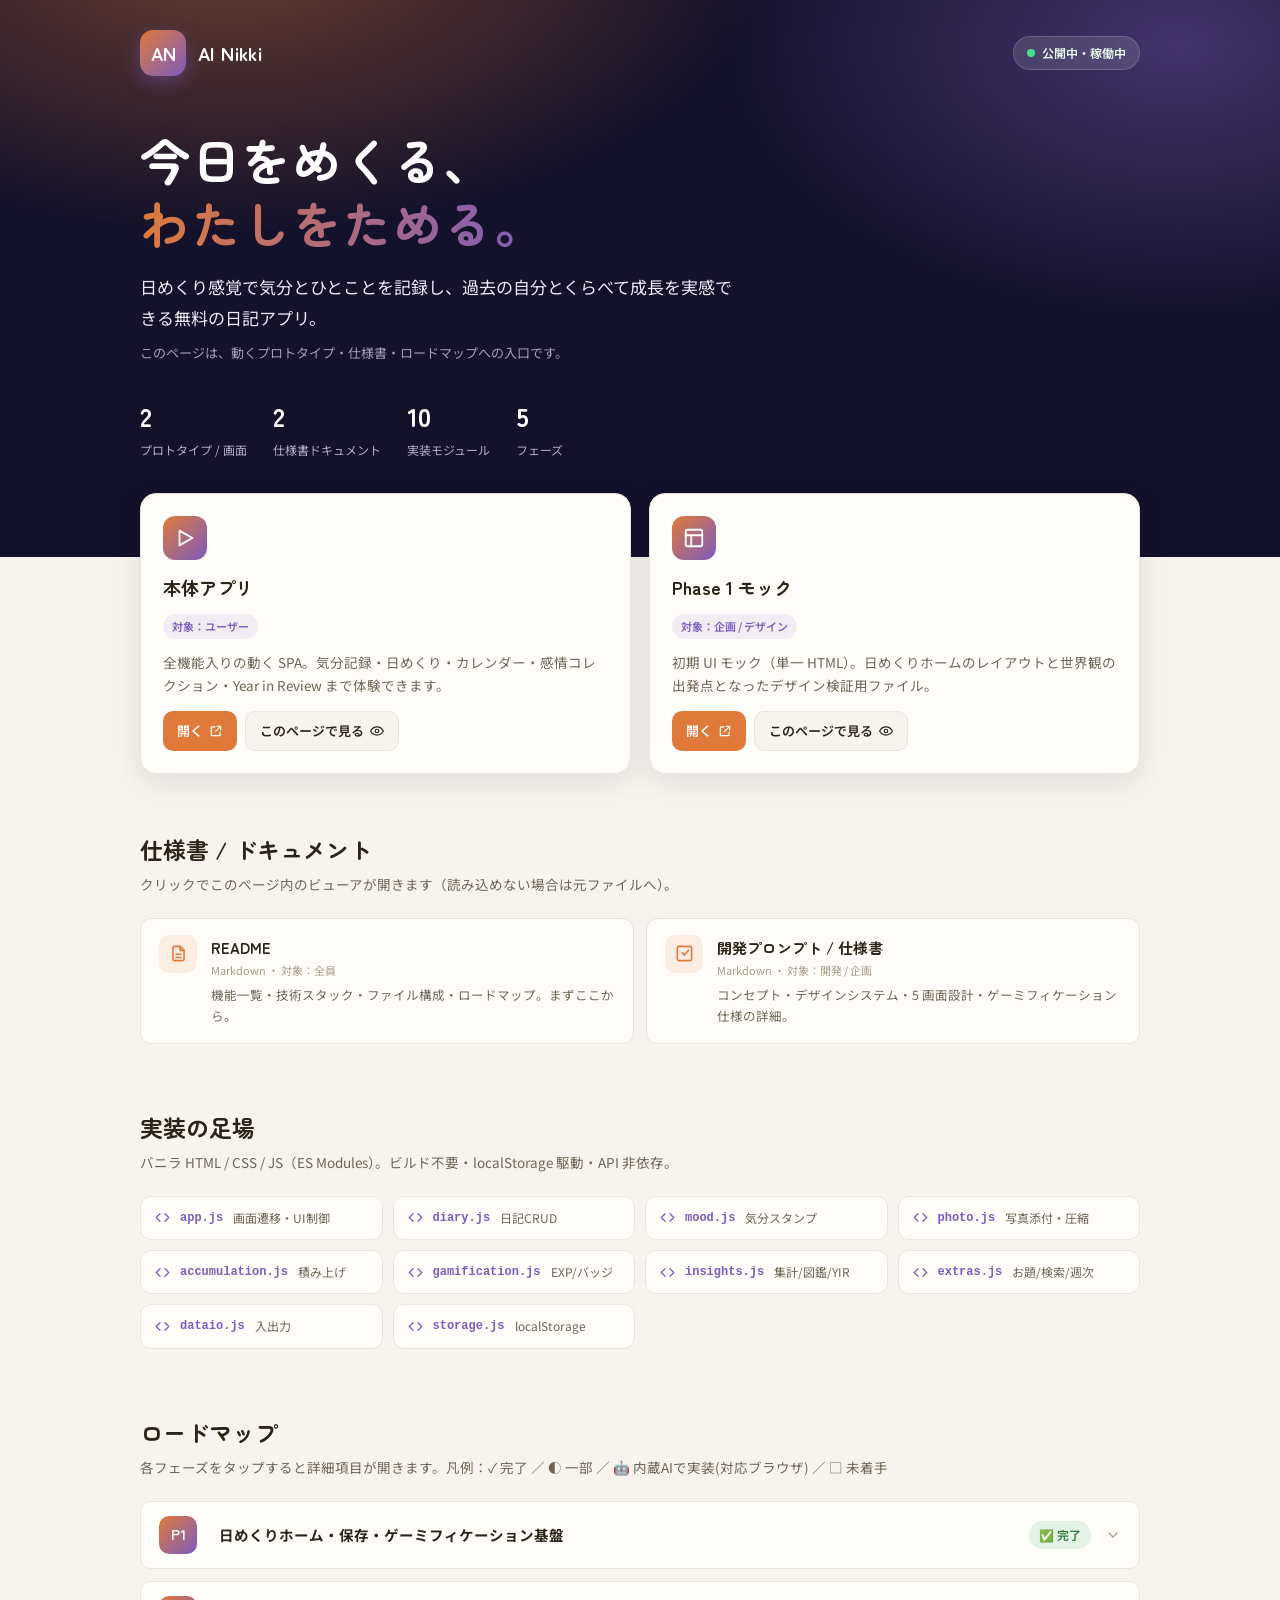
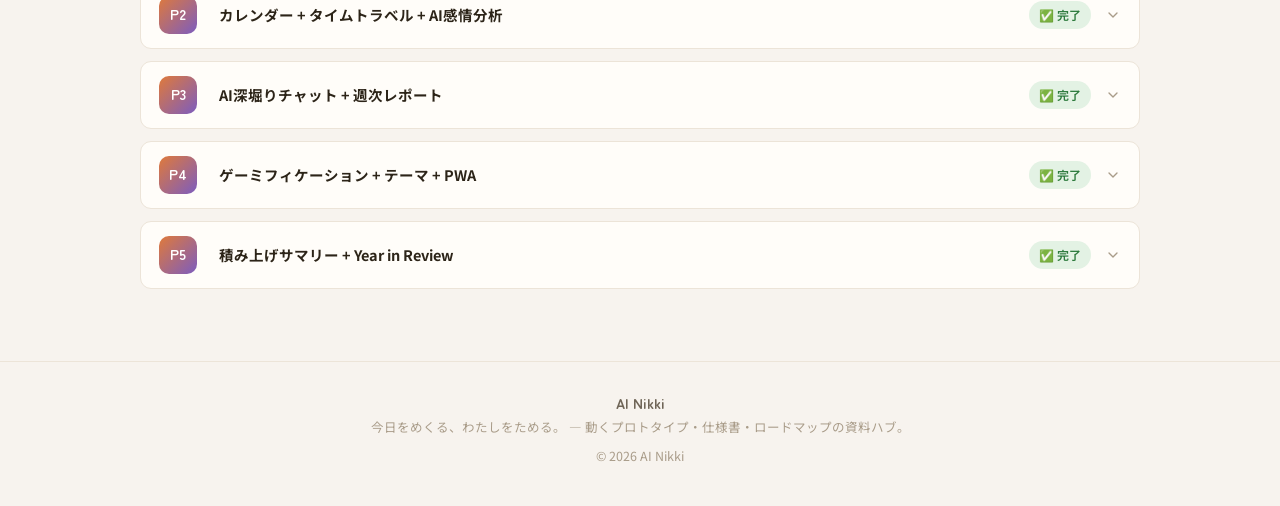
==== commit 62a478bb: "docs: ハブのロードマップを実装実態に同期 B(YIR演出)とA(内蔵AI)の実装を反映: - P2: 感情分析を『AIひとこと(内蔵AI)』として実装済みに、非AI分析も明記 → ✅完了 - P" ====
--- a/docs/index.html
+++ b/docs/index.html
@@ -396,7 +396,7 @@
   <section id="roadmap">
     <div class="sec-head">
       <h2>ロードマップ</h2>
-      <p>各フェーズをタップすると詳細項目が開きます。凡例：✓ 完了 ／ ◐ 一部 ／ 🅿 保留(AI・課金回避) ／ □ 未着手</p>
+      <p>各フェーズをタップすると詳細項目が開きます。凡例：✓ 完了 ／ ◐ 一部 ／ 🤖 内蔵AIで実装(対応ブラウザ) ／ □ 未着手</p>
     </div>
     <div class="timeline">
 
@@ -417,7 +417,7 @@
         <summary class="phase-head">
           <span class="phase-no">P2</span>
           <span class="phase-body"><h4>カレンダー + タイムトラベル + AI感情分析</h4></span>
-          <span class="phase-status st-part">◐ 非AIは完了</span>
+          <span class="phase-status st-done">✅ 完了</span>
           <span class="phase-caret"><svg><use href="#i-chevron"/></svg></span>
         </summary>
         <div class="phase-items">
@@ -425,10 +425,8 @@
           <div class="phase-item"><span class="pi-mark pi-done">✓</span><span>日付セルの気分表示（絵文字スタンプ）</span></div>
           <div class="phase-item"><span class="pi-mark pi-done">✓</span><span>過去の日記閲覧 / 先月・去年の同月切替</span></div>
           <div class="phase-item"><span class="pi-mark pi-done">✓</span><span>タイムトラベルカード（1週間 / 1ヶ月 / 1年前）</span></div>
-          <div class="phase-item"><span class="pi-mark pi-hold">🅿</span><span>APIキー設定画面</span><span class="pi-note">AI・保留</span></div>
-          <div class="phase-item"><span class="pi-mark pi-hold">🅿</span><span>Claude API 連携</span><span class="pi-note">AI・保留</span></div>
-          <div class="phase-item"><span class="pi-mark pi-hold">🅿</span><span>保存時の感情分析</span><span class="pi-note">AI・保留</span></div>
-          <div class="phase-item"><span class="pi-mark pi-hold">🅿</span><span>過去比較の AI 分析</span><span class="pi-note">AI・保留</span></div>
+          <div class="phase-item"><span class="pi-mark pi-part">🤖</span><span>保存時の感情コメント（AIひとこと）</span><span class="pi-note">内蔵AI</span></div>
+          <div class="phase-item"><span class="pi-mark pi-done">✓</span><span>気分バランス / 感情コレクション（非AIの分析）</span></div>
         </div>
       </details>
 
@@ -436,14 +434,14 @@
         <summary class="phase-head">
           <span class="phase-no">P3</span>
           <span class="phase-body"><h4>AI深堀りチャット + 週次レポート</h4></span>
-          <span class="phase-status st-hold">🅿 AI保留</span>
+          <span class="phase-status st-done">✅ 完了</span>
           <span class="phase-caret"><svg><use href="#i-chevron"/></svg></span>
         </summary>
         <div class="phase-items">
-          <div class="phase-item"><span class="pi-mark pi-hold">🅿</span><span>チャット UI（吹き出し形式）</span><span class="pi-note">AI・保留</span></div>
-          <div class="phase-item"><span class="pi-mark pi-hold">🅿</span><span>AIとの対話・会話履歴管理</span><span class="pi-note">AI・保留</span></div>
-          <div class="phase-item"><span class="pi-mark pi-hold">🅿</span><span>過去の日記コンテキスト参照</span><span class="pi-note">AI・保留</span></div>
-          <div class="phase-item"><span class="pi-mark pi-part">◐</span><span>週次レポート（「今週のふりかえり」で非AI版を実装。AI要約は保留）</span></div>
+          <div class="phase-item"><span class="pi-mark pi-part">🤖</span><span>チャット UI（吹き出し形式）</span><span class="pi-note">内蔵AI</span></div>
+          <div class="phase-item"><span class="pi-mark pi-part">🤖</span><span>AIとの対話（端末内・外部送信なし）</span><span class="pi-note">内蔵AI</span></div>
+          <div class="phase-item"><span class="pi-mark pi-part">🤖</span><span>直近の日記を文脈として参照</span><span class="pi-note">内蔵AI</span></div>
+          <div class="phase-item"><span class="pi-mark pi-done">✓</span><span>週次レポート（今週のふりかえり）</span></div>
         </div>
       </details>
 
@@ -467,7 +465,7 @@
         <summary class="phase-head">
           <span class="phase-no">P5</span>
           <span class="phase-body"><h4>積み上げサマリー + Year in Review</h4></span>
-          <span class="phase-status st-part">◐ コア完了</span>
+          <span class="phase-status st-done">✅ 完了</span>
           <span class="phase-caret"><svg><use href="#i-chevron"/></svg></span>
         </summary>
         <div class="phase-items">
@@ -475,8 +473,8 @@
           <div class="phase-item"><span class="pi-mark pi-done">✓</span><span>Year in Review スライド</span><span class="pi-note">現状5枚</span></div>
           <div class="phase-item"><span class="pi-mark pi-done">✓</span><span>スワイプ遷移（前後＋ドット）</span></div>
           <div class="phase-item"><span class="pi-mark pi-done">✓</span><span>SNS共有用 画像生成（PNG保存）</span></div>
-          <div class="phase-item"><span class="pi-mark pi-todo">□</span><span>カウントアップアニメーション</span></div>
-          <div class="phase-item"><span class="pi-mark pi-todo">□</span><span>パララックス / 紙吹雪エフェクト</span></div>
+          <div class="phase-item"><span class="pi-mark pi-done">✓</span><span>カウントアップアニメーション</span></div>
+          <div class="phase-item"><span class="pi-mark pi-done">✓</span><span>パララックス / 紙吹雪エフェクト</span></div>
         </div>
       </details>
 
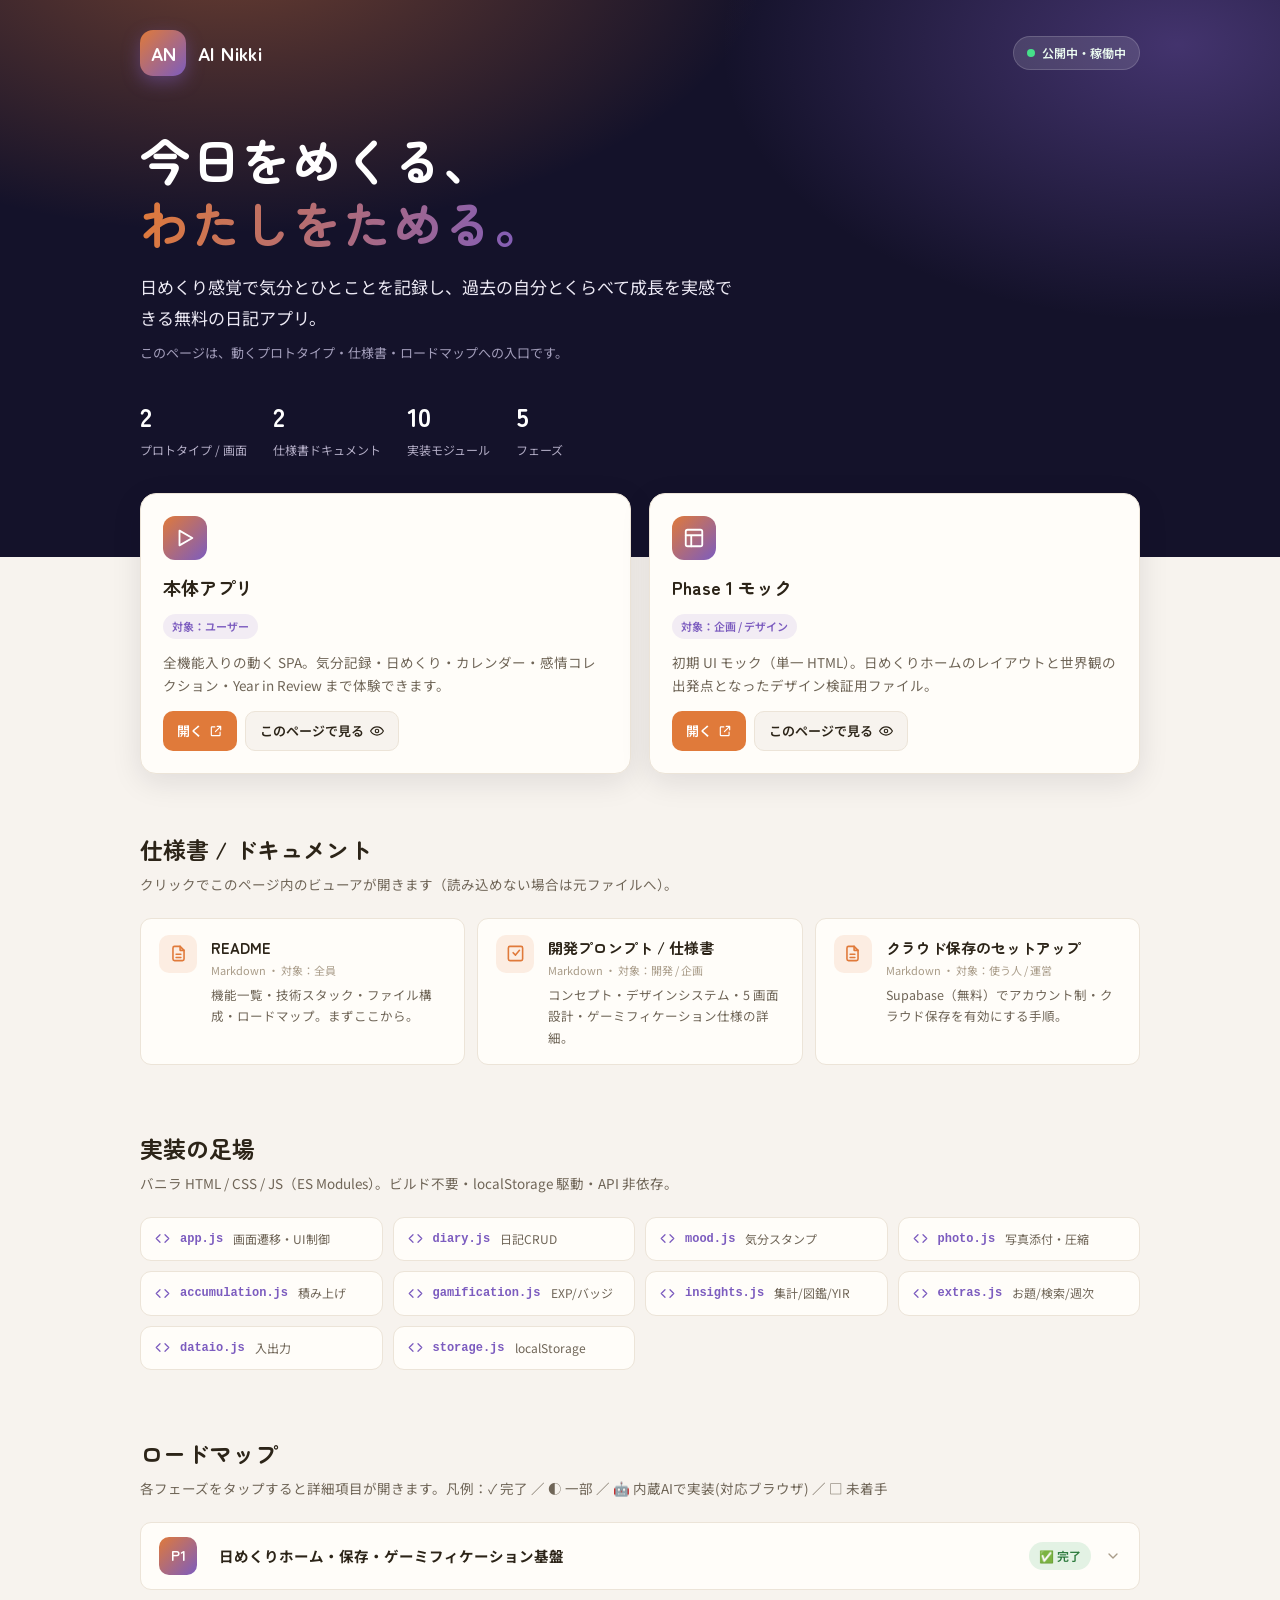
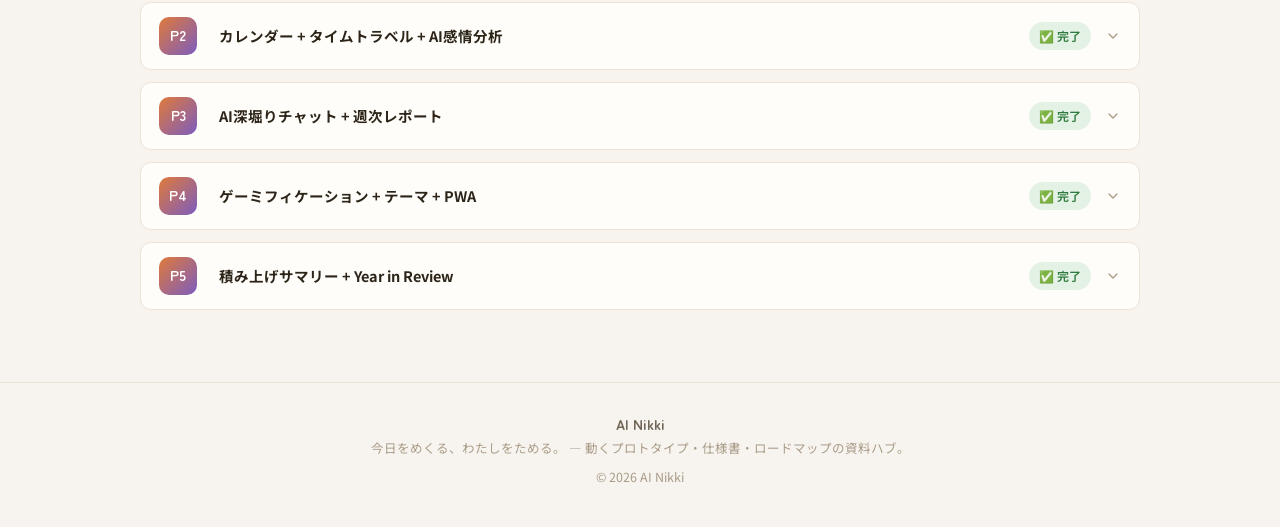
==== commit bc1bd190: "feat: アカウント＆クラウド保存（Supabase・任意接続） - js/cloud.js（新規）: Supabase でメール/Googleログイン、全データJSONを   クラウドに push" ====
--- a/docs/index.html
+++ b/docs/index.html
@@ -367,6 +367,15 @@
           <h4>開発プロンプト / 仕様書</h4>
           <div class="di-meta">Markdown ・ 対象：開発 / 企画</div>
           <p>コンセプト・デザインシステム・5 画面設計・ゲーミフィケーション仕様の詳細。</p>
+        </span>
+      </button>
+
+      <button class="doc-item" data-view="md" data-src="CLOUD_SETUP.md" data-title="クラウド保存のセットアップ">
+        <span class="di-ico"><svg><use href="#i-doc"/></svg></span>
+        <span>
+          <h4>クラウド保存のセットアップ</h4>
+          <div class="di-meta">Markdown ・ 対象：使う人 / 運営</div>
+          <p>Supabase（無料）でアカウント制・クラウド保存を有効にする手順。</p>
         </span>
       </button>
     </div>
